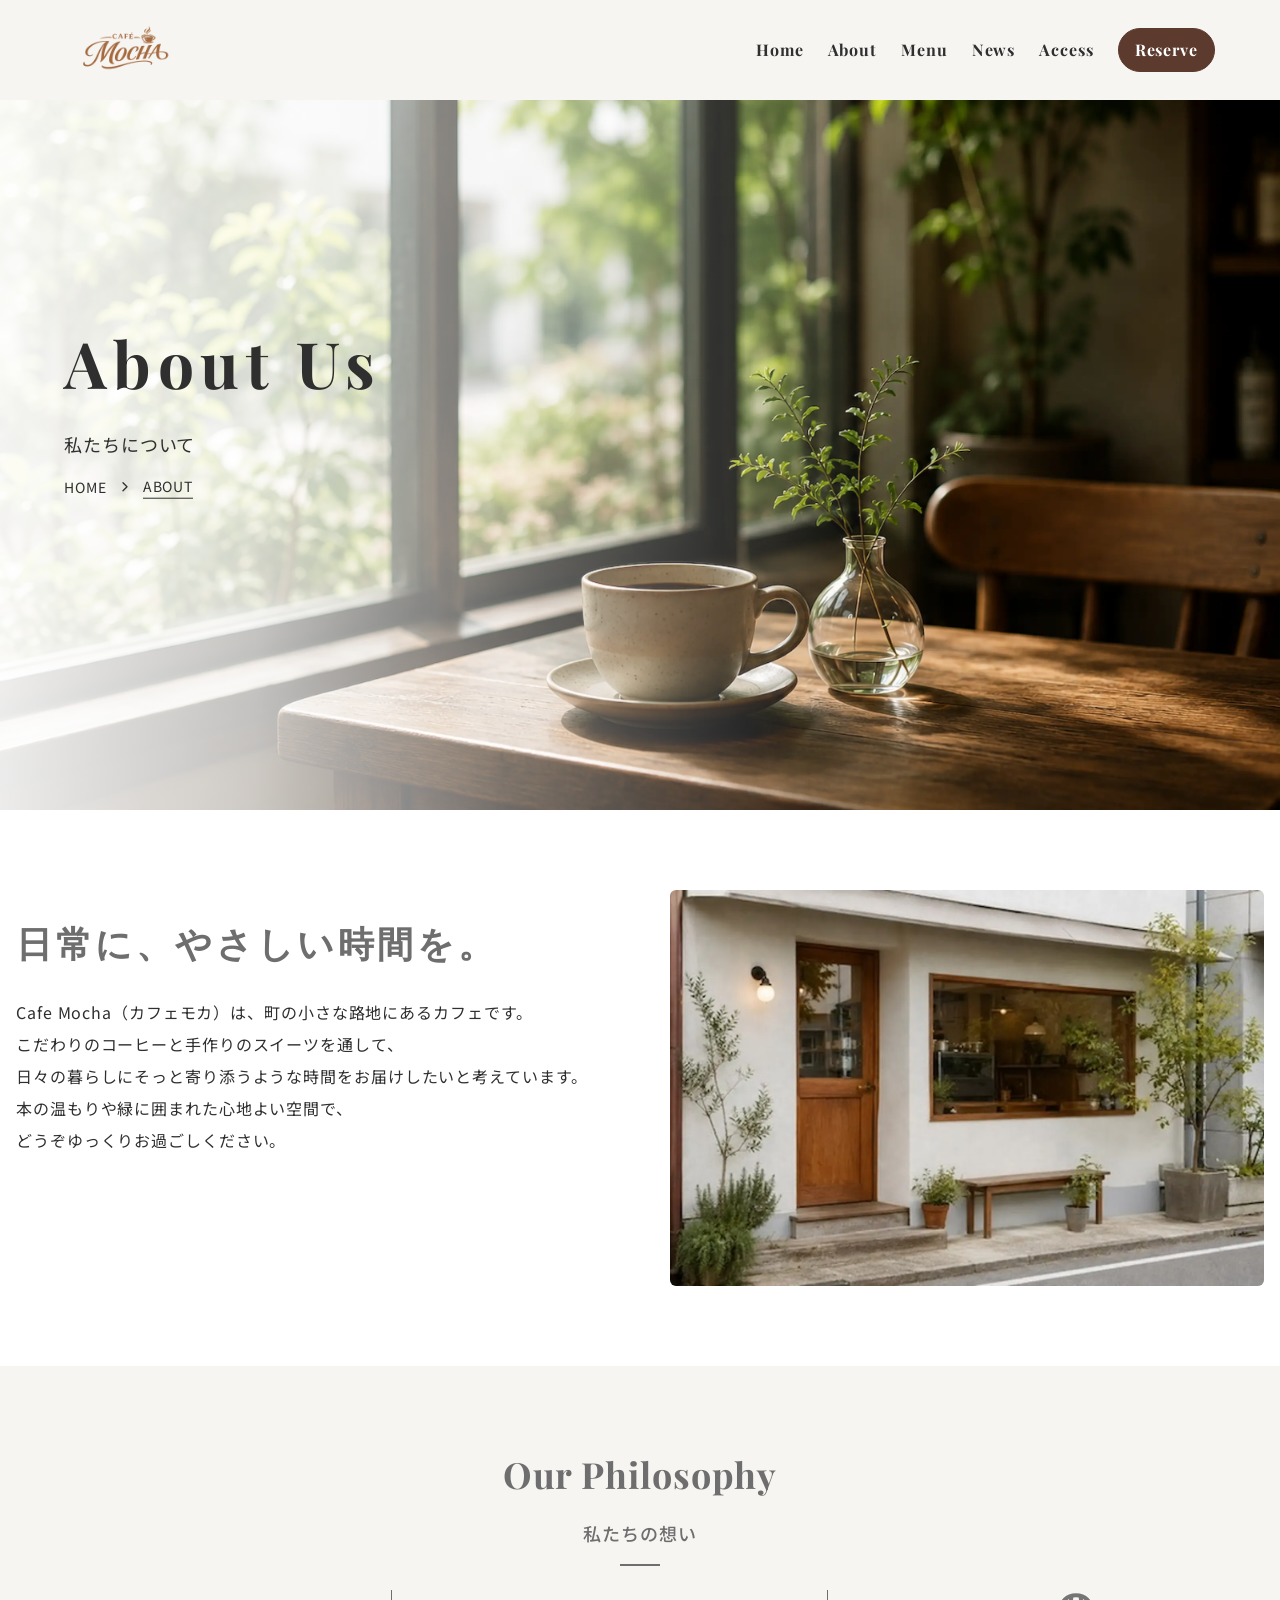
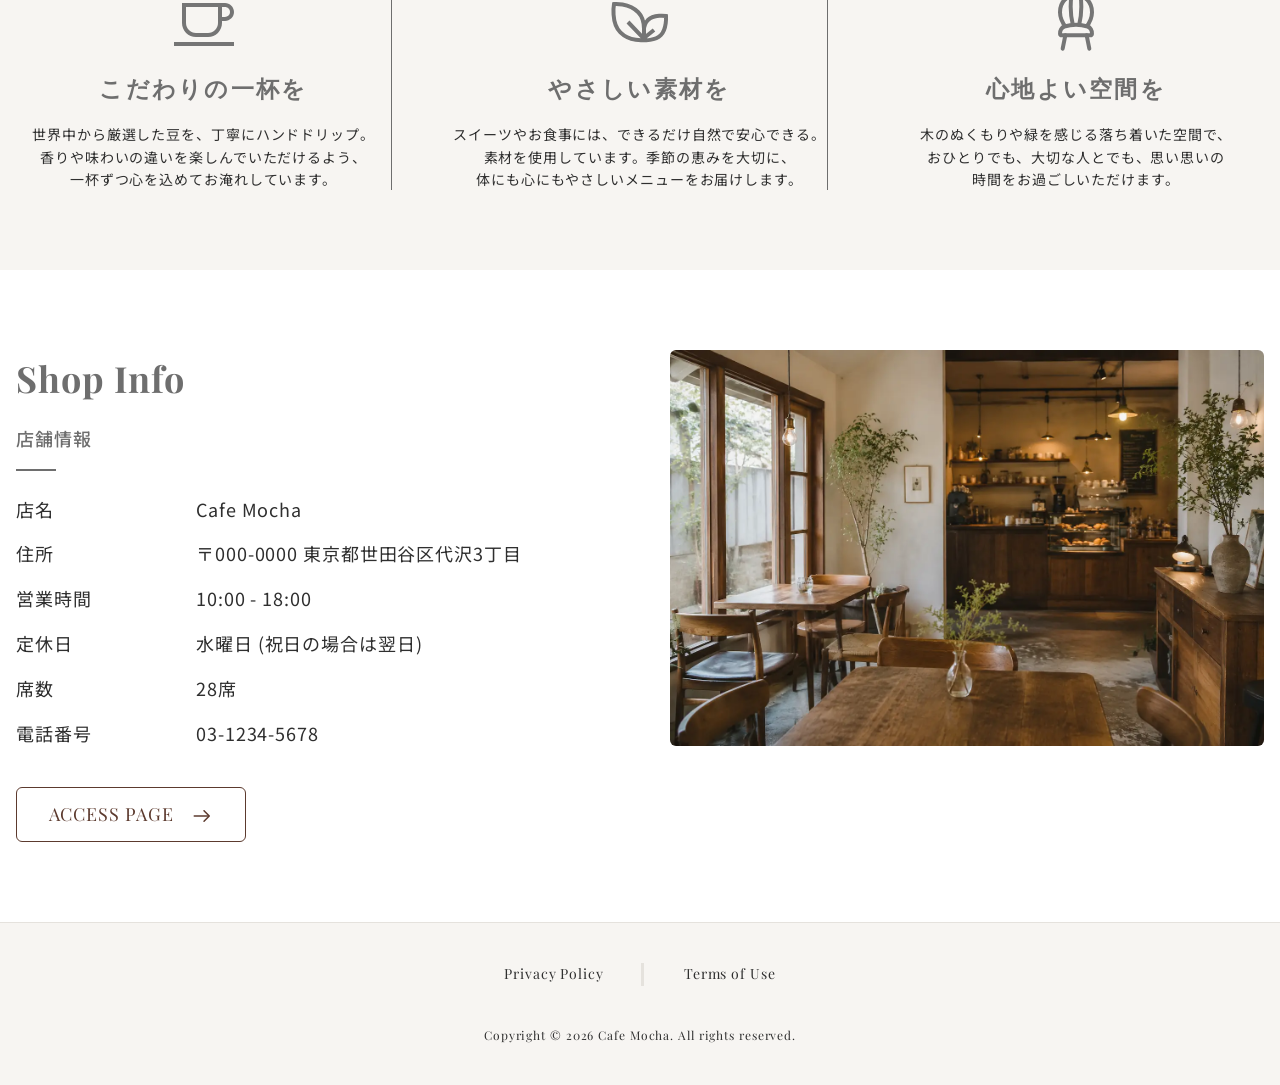
==== about.html @ ad12aac8 "Implemented news  section" ====
<!DOCTYPE html>
<html lang="ja">
    <head>
        <meta charset="utf-8" />
        <meta name="viewport" content="width=device-width,initial-scale=1" />
        <title>Cafe Mocha</title>
        <meta name="description" content="ページの説明" />
        <meta name="format-detection" content="telephone=no, email=no" />

        <!-- favicon/webclipicon -->
        <link rel="icon" href="assets/img/favicon/favicon.ico" />
        <link rel="icon" href="assets/img/favicon/favicon.svg" type="image/svg+xml" />
        <link rel="apple-touch-icon" href="assets/img/favicon/apple-touch-icon.png" />

        <!-- font -->
        <link rel="preconnect" href="https://fonts.googleapis.com">
        <link rel="preconnect" href="https://fonts.gstatic.com" crossorigin>
        <link href="https://fonts.googleapis.com/css2?family=Noto+Sans+JP:wght@100..900&family=Playfair+Display:ital,wght@0,400..900;1,400..900&display=swap" rel="stylesheet">
        <!-- css -->
        <link rel="stylesheet" href="assets/css/vendor/splide-core.min.css" />
        <link rel="stylesheet" href="assets/css/style.css" />

        <!-- js -->
         <script src="assets/js/vendor/gsap.min.js" defer></script>
         <script src="assets/js/vendor/ScrollTrigger.min.js" defer></script>
         <script src="assets/js/vendor/splide.min.js" defer></script>
        <script type="module" src="assets/js/main.js"></script>

        <!-- noindex -->
        <meta name="robots" content="noindex" />
    </head>
    <body>
        <header class="l-header js-header">
            <div class="header-logo">
                <a href="index.html">
                    <img src='assets/img/logo.svg' width='122' height='52' alt='cafe MOCHA' decoding='async' />
                </a>
            </div><!-- /.header-logo -->
            <dialog class="l-header-menu js-header-menu" aria-label="メニュー">
                <button class="l-header-menu-close-button js-header-menu-close-button" aria-label="メニューを閉じる">
                    <img src='assets/img/close-button.svg' width='48' height='48' alt='メニューを閉じる' decoding='async' />
                </button>
                <nav class="l-header-menu-nav">
                    <ul class="l-header-menu-nav-list">
                        <li class="l-header-menu-nav-item">
                            <a href="index.html" class="l-header-menu-nav-link">Home</a>
                        </li>
                        <li class="l-header-menu-nav-item">
                            <a href="about.html" class="l-header-menu-nav-link">About</a>
                        </li>
                        <li class="l-header-menu-nav-item l-accordion js-accordion">
                            <a href="menu.html" class="l-header-menu-nav-link l-header-menu-nav-link--pc">Menu</a>
                            <button class="l-header-menu-nav-link l-accordion-trigger js-accordion-trigger l-header-menu-nav-link--sp" type="button">Menu</button>
                            <ul class="l-accordion-list js-accordion-list">
                                <li class="l-accordion-item">
                                    <a href="#">コーヒー</a>
                                </li>
                                <li class="l-accordion-item">
                                    <a href="#">スイーツ</a>
                                </li>
                                <li class="l-accordion-item">
                                    <a href="#">フード</a>
                                </li>
                                <li class="l-accordion-item">
                                    <a href="#">ドリンク</a>
                                </li>
                            </ul>
                        </li>
                        <li class="l-header-menu-nav-item">
                            <a href="news.html" class="l-header-menu-nav-link">News</a>
                        </li>
                        <li class="l-header-menu-nav-item">
                            <a href="access.html" class="l-header-menu-nav-link">Access</a>
                        </li>
                        <li class="l-header-menu-nav-item">
                            <a href="contact.html" class="l-header-menu-nav-link l-header-menu-nav-link--reserve">Reserve</a>
                        </li>
                    </ul>
                    <ul class="l-header-menu-contact-list">
                        <li class="l-header-menu-contact-item">
                            <a href="https://www.instagram.com/" class="l-header-menu-contact-link">Instagram</a>
                        </li>
                        <li class="l-header-menu-contact-item">
                            <a href="https://www.google.com/" class="l-header-menu-contact-link">contact</a>
                        </li>
                    </ul>
                </nav>
            </dialog><!-- /.header-menu -->
            <button class="l-header-menu-open-button js-header-menu-open-button" aria-label="メニューを開く">
                <img src='assets/img/open-button.svg' width='24' height='24' alt='メニューを開く' decoding='async' />
            </button>
        </header>
        <main>
            <section class="c-page-fv">
                <div class="l-container">
                    <div class="c-page-fv-content">
                        <div class="c-page-fv-title-wrap">
                            <span class="c-page-fv-title-en">About Us</span>
                            <h1 class="c-page-fv-title-ja">私たちについて</h1>
                        </div>
                        
                        <ul class="c-breadcrumb-list">
                            <li class="c-breadcrumb-item">
                                <a href="index.html" class="c-breadcrumb-link">HOME</a>
                            </li>
                            <li class="c-breadcrumb-item">
                                <span class="c-breadcrumb-link c-breadcrumb-link--current">ABOUT</span>
                            </li>
                        </ul>
                    </div>
                </div><!-- /.l-container -->
            </section>

            <section class="about-detail l-container-l u-ptb">
                <div class="about-detail-content">
                    <h2 class="about-detail-title">日常に、やさしい時間を。</h2>
                    <p class="about-detail-text">
                        <span>Cafe Mocha（カフェモカ）は、町の小さな路地にあるカフェです。</span>
                        <span>こだわりのコーヒーと手作りのスイーツを通して、</span>
                        <span>日々の暮らしにそっと寄り添うような時間をお届けしたいと考えています。</span>
                        <span>本の温もりや緑に囲まれた心地よい空間で、</span>
                        <span>どうぞゆっくりお過ごしください。</span>
                    </p>
                </div><!-- /.about-detail-content -->

                <div class="about-detail-img">
                    <img src='./assets/img/about-detail.webp' width='1400' height='933' alt='店舗の外観' decoding='async' />
                </div>
            </section>

            <section class="about-philosophy u-ptb">
                <div class="l-container-l">
                    <div class="c-title-section-wrap c-title-section-wrap--center">
                        <span class="c-title-section-en">Our Philosophy</span>
                        <h2 class="c-title-section-ja">私たちの想い</h2>
                    </div><!-- /.about-philosophy-wrap -->
    
                    <div class="about-philosophy-list">
                        <section class="about-philosophy-item">
                            <div class="about-philosophy-item-img">
                                <img src='assets/img/icon_coffee.svg' width='32' height='32' alt='コーヒーマーク' decoding='async' />
                            </div><!-- / -->
                            <div class="about-philosophy-item-content">
                                <h3 class="about-philosophy-item-title">こだわりの一杯を</h3>
                                <p class="about-philosophy-item-text">
                                    <span>世界中から厳選した豆を、丁寧にハンドドリップ。</span>
                                    <span>香りや味わいの違いを楽しんでいただけるよう、</span>
                                    <span>一杯ずつ心を込めてお淹れしています。</span>
                                </p>
                            </div><!-- / -->
                        </section>
    
                        <section class="about-philosophy-item">
                            <div class="about-philosophy-item-img">
                                <img src='assets/img/icon_leaf.svg' width='32' height='32' alt='リーフマーク' decoding='async' />
                            </div><!-- / -->
                            <div class="about-philosophy-item-content">
                                <h3 class="about-philosophy-item-title">やさしい素材を</h3>
                                <p class="about-philosophy-item-text">
                                    <span>スイーツやお食事には、できるだけ自然で安心できる。</span>
                                    <span>素材を使用しています。季節の恵みを大切に、</span>
                                    <span>体にも心にもやさしいメニューをお届けします。</span>
                                </p>
                            </div><!-- / -->
                        </section>
    
                        <section class="about-philosophy-item">
                            <div class="about-philosophy-item-img">
                                <img src='assets/img/icon_chair.svg' width='32' height='32' alt='チェアマーク' decoding='async' />
                            </div><!-- / -->
                            <div class="about-philosophy-item-content">
                                <h3 class="about-philosophy-item-title">心地よい空間を</h3>
                                <p class="about-philosophy-item-text">
                                    <span>木のぬくもりや緑を感じる落ち着いた空間で、</span>
                                    <span>おひとりでも、大切な人とでも、思い思いの</span>
                                    <span>時間をお過ごしいただけます。</span>
                                </p>
                            </div><!-- / -->
                        </div><!-- /.l-container-l -->
                    </section>

                    <section class="about-info l-container-l u-ptb">
                        <div class="about-info-content">
                            <div class="c-title-section-wrap">
                                <span class="c-title-section-en">Shop Info</span>
                                <h2 class="c-title-section-ja">店舗情報</h2>
                            </div>

                            <dl class="about-info-list">
                                <div class="about-info-item">
                                    <dt class="about-info-item-title">店名</dt>
                                    <dd class="about-info-item-text">Cafe Mocha</dd>
                                </div>
                                <div class="about-info-item">
                                    <dt class="about-info-item-title">住所</dt>
                                    <dd class="about-info-item-text">〒000-0000 東京都世田谷区代沢3丁目</dd>
                                </div>
                                <div class="about-info-item">
                                    <dt class="about-info-item-title">営業時間</dt>
                                    <dd class="about-info-item-text">10:00 - 18:00</dd>
                                </div>
                                <div class="about-info-item">
                                    <dt class="about-info-item-title">定休日</dt>
                                    <dd class="about-info-item-text">水曜日 (祝日の場合は翌日)</dd>
                                </div>
                                <div class="about-info-item">
                                    <dt class="about-info-item-title">席数</dt>
                                    <dd class="about-info-item-text">28席</dd>
                                </div>
                                <div class="about-info-item">
                                    <dt class="about-info-item-title">電話番号</dt>
                                    <dd class="about-info-item-text">03-1234-5678</dd>
                                </div>
                            </dl>
                            <div class="about-info-btn">
                                <a href="access.html" class="c-button c-button--transparent">ACCESS PAGE</a>
                            </div>
                        </div><!-- /.about-info-content -->
                        <div class="about-info-img">
                            <img src='/assets/img/about-detail2.webp' width='1400' height='933' alt='店内の様子' decoding='async' />
                        </div>
                    </section>
        </main>
        <footer class="l-footer">
            <div class="l-container">
                <ul class="l-footer-legal-list">
                    <li class="l-footer-legal-item">
                        <a href="privacy.html" class="l-footer-legal-link">Privacy Policy</a>
                    </li>
                    <li class="l-footer-legal-item">
                        <a href="#" class="l-footer-legal-link">Terms of Use</a>
                    </li>
                </ul>
                <small class="l-footer-copyright">
                    <span>Copyright © 2026 Cafe Mocha. All rights reserved.</span>
                </small>
            </div>
        </footer>
    </body>
</html>
---- assets/css/style.css ----
@charset "UTF-8";
/*!
foundation > reset
------------------------------
*/
html {
  color: #000;
  background: #fff;
}

body,
div,
dl,
dt,
dd,
ul,
ol,
li,
h1,
h2,
h3,
h4,
h5,
h6,
pre,
code,
form,
fieldset,
legend,
input,
textarea,
p,
blockquote,
th,
td {
  margin: 0;
  padding: 0;
}

table {
  border-collapse: collapse;
  border-spacing: 0;
  width: 100%;
}

fieldset,
img {
  border: 0;
}

address,
caption,
cite,
code,
dfn,
em,
strong,
th,
var {
  font-style: normal;
  font-weight: inherit;
}

ol,
ul {
  list-style: none;
}

caption,
th {
  text-align: left;
}

h1,
h2,
h3,
h4,
h5,
h6 {
  font-size: 100%;
  font-weight: inherit;
}

q:before,
q:after {
  content: "";
}

abbr,
acronym {
  border: 0;
  font-variant: normal;
}

input,
textarea,
select,
button {
  color: inherit;
  font-family: inherit;
  font-size: inherit;
  font-weight: inherit;
  line-height: inherit;
  font-size: 100%;
  border-radius: 0;
  border: none;
  -moz-appearance: none;
       appearance: none;
  -webkit-appearance: none;
  background-color: inherit;
}

textarea {
  resize: vertical;
  display: block;
}

select {
  cursor: pointer;
}

button {
  padding: 0;
  cursor: pointer;
}

legend {
  color: inherit;
}

tbody {
  -webkit-text-size-adjust: 100%;
}

main {
  display: block;
}

a {
  text-decoration: none;
  color: inherit;
}

img,
svg {
  width: 100%;
  height: auto;
  display: block;
}

dialog {
  max-width: 100%;
  max-height: 100%;
  padding: 0;
  color: inherit;
  border: none;
  margin: 0;
  padding: 0;
}

summary {
  display: block;
}

summary::-webkit-details-marker {
  display: none;
}

iframe {
  vertical-align: bottom;
}

* {
  -webkit-font-smoothing: antialiased;
  -moz-osx-font-smoothing: grayscale;
  -webkit-box-sizing: border-box;
          box-sizing: border-box;
}

*::before,
*::after {
  -webkit-box-sizing: border-box;
          box-sizing: border-box;
}

/*!
foundation > base
------------------------------
*/
html {
  font-size: 16px;
}

body {
  line-height: 1.6;
  letter-spacing: 0.05em;
  font-size: 1rem;
  color: var(--color-text-base);
  font-family: var(--font-family-base);
}
@media screen and (min-width: 768px) {
  body {
    font-size: 1.125rem;
  }
}

/*!
foundation > variables
------------------------------
*/
:root {
  --font-family-base: "Noto Sans JP", sans-serif;
  --font-family-en: "Playfair Display", serif;
  --content-width-sm: 800px;
  --content-width-md: 1100px;
  --content-width-lg: 1366px;
  --gutter-sm: 16px;
  --gutter-md: 24px;
  --gutter-lg: 32px;
  --gutter-xl: 64px;
  --space-xs: 4px;
  --space-sm: 8px;
  --space-md: 16px;
  --space-lg: 24px;
  --space-xl: 40px;
  --space-xxl: 60px;
  --space-xxxl: 80px;
  --space-xxxxl: 100px;
  --color-primary: #5C3A2E;
  --color-secondary: #8B6B5C;
  --color-bg-main: #F7F5F2;
  --color-white: #ffffff;
  --color-border: #E5E2DD;
  --color-text-base: #2F2F2F;
  --color-text-secondary: #6E6E6E;
  --color-text-light: #A8A8A8;
  --color-hover-dark: #3E2723;
  --color-hover-light: #EFECE8;
  --z-index-negative: -1;
  --z-index-base: 1;
  --z-index-header: 30;
}

/*!
utility > utility
------------------------------
*/
/* 非表示 */
.u-visually-hidden {
  position: absolute !important;
  white-space: nowrap !important;
  width: 1px !important;
  height: 1px !important;
  overflow: hidden !important;
  border: 0 !important;
  padding: 0 !important;
  clip: rect(0 0 0 0) !important;
  clip-path: inset(50%) !important;
  margin: -1px !important;
}

.u-ptb {
  padding-block: clamp(40px, 6.25vw, 80px);
}

.u-pt {
  padding-top: clamp(40px, 6.25vw, 80px);
}

.u-pb {
  padding-bottom: clamp(40px, 6.25vw, 80px);
}

.u-text-hover {
  background-image: -webkit-gradient(linear, left top, left bottom, from(currentColor), to(currentColor));
  background-image: linear-gradient(currentColor, currentColor);
  background-position: 0 100%;
  background-size: 0 1px;
  background-repeat: no-repeat;
  -webkit-transition: background-size 0.3s;
  transition: background-size 0.3s;
}
@media screen and (min-width: 768px) and (any-hover: hover) {
  .u-text-hover:hover {
    background-size: 100% 1px;
  }
}

/*!
component > button
------------------------------
*/
.c-button {
  padding: 12px 24px;
  border-radius: 6px;
  font-family: var(--font-family-en);
  width: 230px;
  display: -webkit-box;
  display: -ms-flexbox;
  display: flex;
  gap: var(--space-md);
  -webkit-box-align: center;
      -ms-flex-align: center;
          align-items: center;
  -webkit-box-pack: center;
      -ms-flex-pack: center;
          justify-content: center;
  border: 1px solid var(--color-primary);
  -webkit-transition: color 0.3s, background-color 0.3s;
  transition: color 0.3s, background-color 0.3s;
}
@media (any-hover: hover) {
  .c-button:hover {
    color: var(--color-white);
    background-color: var(--color-primary);
  }
  .c-button:hover::after {
    background-color: var(--color-white);
  }
}
.c-button::after {
  content: "";
  display: inline-block;
  -webkit-mask-image: url("../../../assets/img/arrow-right.svg");
          mask-image: url("../../../assets/img/arrow-right.svg");
  -webkit-mask-size: contain;
          mask-size: contain;
  -webkit-mask-repeat: no-repeat;
          mask-repeat: no-repeat;
  -webkit-mask-position: center;
          mask-position: center;
  background-color: var(--color-primary);
  width: 24px;
  aspect-ratio: 1/1;
  margin-top: 2px;
  -webkit-transition: background-color 0.3s;
  transition: background-color 0.3s;
}
.c-button--white {
  color: var(--color-font-base);
  background-color: var(--color-white);
  border: 1px solid var(--color-bg-main);
}
.c-button--white::after {
  background-color: var(--color-primary);
}
.c-button--primary {
  color: var(--color-bg-main);
  background-color: var(--color-primary);
}
.c-button--primary::after {
  background-color: var(--color-white);
}
@media (any-hover: hover) {
  .c-button--primary:hover {
    color: var(--color-primary);
    background-color: var(--color-white);
  }
  .c-button--primary:hover::after {
    background-color: var(--color-primary);
  }
}
.c-button--transparent {
  background-color: transparent;
  color: var(--color-primary);
}
.c-button--center {
  margin-inline: auto;
}

/*!
component > news-item
------------------------------
*/
.c-news-item {
  background-size: cover;
  background-position: center;
  display: -webkit-box;
  display: -ms-flexbox;
  display: flex;
  -webkit-box-align: center;
      -ms-flex-align: center;
          align-items: center;
  gap: var(--space-md);
  border-bottom: 1px solid var(--color-border);
  padding-bottom: var(--space-lg);
}
.c-news-item--archive {
  border-bottom: none;
  padding-bottom: 0;
}

.c-news-item-link {
  display: -webkit-box;
  display: -ms-flexbox;
  display: flex;
  -webkit-box-align: center;
      -ms-flex-align: center;
          align-items: center;
  gap: var(--space-lg);
}
@media screen and (min-width: 768px) {
  .c-news-item-link {
    gap: var(--space-xxl);
    font-size: 1rem;
  }
}

.c-news-item-date {
  color: var(--color-text-light);
  font-size: 0.75rem;
}
@media screen and (min-width: 768px) {
  .c-news-item-date {
    font-size: 1rem;
  }
}

.c-news-item-title {
  font-size: 0.875rem;
  letter-spacing: 0.025em;
}
@media screen and (min-width: 768px) {
  .c-news-item-title {
    font-size: 1rem;
  }
}

/*!
component > title
------------------------------
*/
.c-title-wrap {
  display: -webkit-box;
  display: -ms-flexbox;
  display: flex;
  -webkit-box-orient: vertical;
  -webkit-box-direction: normal;
      -ms-flex-direction: column;
          flex-direction: column;
  gap: var(--space-md);
}
.c-title-wrap::after {
  content: "";
  display: inline-block;
  width: 40px;
  height: 2px;
  background-color: var(--color-secondary);
}
.c-title-wrap--center {
  -webkit-box-align: center;
      -ms-flex-align: center;
          align-items: center;
}

.c-title-en {
  font-size: clamp(18px, 2vw, 24px);
  font-weight: bold;
  font-family: var(--font-family-en);
}
.c-title-en--primary {
  color: var(--color-secondary);
}
.c-title-en--center {
  text-align: center;
}

.c-title-ja {
  font-size: clamp(20px, 3vw, 28px);
  font-weight: 500;
}
.c-title-ja span {
  display: block;
}

.c-card-title {
  font-size: clamp(16px, 1.8vw, 18px);
}

.c-title-section-wrap {
  display: -webkit-box;
  display: -ms-flexbox;
  display: flex;
  -webkit-box-orient: vertical;
  -webkit-box-direction: normal;
      -ms-flex-direction: column;
          flex-direction: column;
  gap: var(--space-md);
}
.c-title-section-wrap--center {
  margin-inline: auto;
  text-align: center;
}
.c-title-section-wrap--center::after {
  margin-inline: auto;
}
.c-title-section-wrap::after {
  content: "";
  display: inline-block;
  width: 40px;
  height: 2px;
  background-color: var(--color-text-secondary);
}

.c-title-section-en {
  font-size: clamp(24px, 4vw, 36px);
  font-weight: bold;
  font-family: var(--font-family-en);
  color: var(--color-text-secondary);
}

.c-title-section-ja {
  color: var(--color-text-secondary);
  font-weight: 500;
}

/*!
component > cards
------------------------------
*/
.card-list {
  display: -webkit-box;
  display: -ms-flexbox;
  display: flex;
  -webkit-box-orient: vertical;
  -webkit-box-direction: normal;
      -ms-flex-direction: column;
          flex-direction: column;
  gap: 24px;
}
@media screen and (min-width: 768px) {
  .card-list {
    -webkit-box-orient: horizontal;
    -webkit-box-direction: normal;
        -ms-flex-direction: row;
            flex-direction: row;
    gap: 40px;
  }
}

/*!
component > form
------------------------------
*/
.c-form-required {
  background-color: red;
  color: var(--color-white);
  font-size: 0.75rem;
  padding: 2px 6px;
  border-radius: 5px;
  margin-left: 10px;
}

.c-form-text {
  width: 100%;
  padding: 12px 8px;
  border-radius: 8px;
  background-color: var(--color-gray-light);
}
.c-form-text::-webkit-input-placeholder {
  color: var(--color-gray);
}
.c-form-text::-moz-placeholder {
  color: var(--color-gray);
}
.c-form-text:-ms-input-placeholder {
  color: var(--color-gray);
}
.c-form-text::-ms-input-placeholder {
  color: var(--color-gray);
}
.c-form-text::placeholder {
  color: var(--color-gray);
}
.c-form-text:focus {
  outline: 1px solid var(--color-gray);
}

.c-form-textarea {
  min-height: 200px;
  field-sizing: content;
}

/*!
component > page-fv
------------------------------
*/
.c-page-fv {
  position: relative;
  overflow: hidden;
  width: 100%;
  min-height: clamp(680px, 90vh, 920px);
  background-size: cover;
  background-position: center;
  background-repeat: no-repeat;
  background-image: url("../../../assets/img/fv2.webp");
}
.c-page-fv::before {
  content: "";
  position: absolute;
  inset: 0;
  background: -webkit-gradient(linear, left top, right top, from(rgba(255, 255, 255, 0.92)), color-stop(20%, rgba(255, 255, 255, 0.75)), color-stop(40%, rgba(255, 255, 255, 0.4)), color-stop(70%, rgba(255, 255, 255, 0)));
  background: linear-gradient(90deg, rgba(255, 255, 255, 0.92) 0%, rgba(255, 255, 255, 0.75) 20%, rgba(255, 255, 255, 0.4) 40%, rgba(255, 255, 255, 0) 70%);
  z-index: 1;
}

.c-page-fv-content {
  position: absolute;
  top: 50%;
  left: var(--gutter-sm);
  -webkit-transform: translateY(-50%);
          transform: translateY(-50%);
  z-index: 2;
  display: -webkit-box;
  display: -ms-flexbox;
  display: flex;
  -webkit-box-orient: vertical;
  -webkit-box-direction: normal;
      -ms-flex-direction: column;
          flex-direction: column;
  gap: var(--space-md);
}
@media screen and (min-width: 768px) {
  .c-page-fv-content {
    left: var(--gutter-xl);
  }
}

.c-page-fv-title-wrap {
  display: -webkit-box;
  display: -ms-flexbox;
  display: flex;
  -webkit-box-orient: vertical;
  -webkit-box-direction: normal;
      -ms-flex-direction: column;
          flex-direction: column;
  gap: var(--space-md);
}

.c-page-fv-title-en {
  font-size: clamp(24px, 6vw, 64px);
  font-weight: bold;
  font-family: var(--font-family-en);
  letter-spacing: 0.1em;
}

/*!
component > breadcrumb
------------------------------
*/
.c-breadcrumb-list {
  display: -webkit-box;
  display: -ms-flexbox;
  display: flex;
  -webkit-box-align: center;
      -ms-flex-align: center;
          align-items: center;
  gap: 10px;
}

.c-breadcrumb-item {
  display: -webkit-box;
  display: -ms-flexbox;
  display: flex;
  -webkit-box-align: center;
      -ms-flex-align: center;
          align-items: center;
  gap: 10px;
  font-size: 0.875rem;
}
.c-breadcrumb-item:not(:last-child)::after {
  content: "";
  display: inline-block;
  -webkit-mask-image: url("../../../assets/img/chevron-right.svg");
          mask-image: url("../../../assets/img/chevron-right.svg");
  -webkit-mask-size: contain;
          mask-size: contain;
  -webkit-mask-repeat: no-repeat;
          mask-repeat: no-repeat;
  -webkit-mask-position: center;
          mask-position: center;
  background-color: var(--color-text-base);
  width: 16px;
  aspect-ratio: 1/1;
}

.c-breadcrumb-link.c-breadcrumb-link--current {
  border-bottom: 1px solid var(--color-text-base);
}

/*!
component > message
------------------------------
*/
.c-message::after {
  content: "";
  display: block;
  width: 40px;
  height: 2px;
  background-color: var(--color-text-secondary);
  margin-top: var(--space-md);
  margin-inline: auto;
}

.c-message-text {
  font-size: clamp(20px, 3vw, 28px);
  font-weight: bold;
  text-align: center;
  color: var(--color-text-secondary);
}
.c-message-text span {
  display: block;
}

/*!
component > cta
------------------------------
*/
.c-cta {
  display: grid;
  grid-template-columns: 1fr;
  gap: var(--space-lg);
  padding: var(--gutter-xl);
  -webkit-box-align: center;
      -ms-flex-align: center;
          align-items: center;
}
@media screen and (min-width: 768px) {
  .c-cta {
    grid-template-columns: repeat(2, 1fr);
    gap: var(--space-xxxl);
  }
}

.c-cta-img img {
  border-radius: 6px;
  width: 100%;
  height: 200px;
  -o-object-fit: cover;
     object-fit: cover;
}

.c-cta-content {
  display: -webkit-box;
  display: -ms-flexbox;
  display: flex;
  -webkit-box-orient: vertical;
  -webkit-box-direction: normal;
      -ms-flex-direction: column;
          flex-direction: column;
  gap: var(--space-md);
}

.c-cta-title {
  font-size: clamp(20px, 4vw, 28px);
  font-weight: bold;
  letter-spacing: 0.1em;
  color: var(--color-text-secondary);
  font-family: var(--font-family-en);
}

.c-cta-text span {
  display: block;
}

/*!
component > date
------------------------------
*/
.c-date {
  font-size: 0.875rem;
  font-weight: 500;
  color: var(--color-text-secondary);
  display: -webkit-box;
  display: -ms-flexbox;
  display: flex;
  gap: var(--space-md);
  -webkit-box-align: center;
      -ms-flex-align: center;
          align-items: center;
}

/*!
component > tag
------------------------------
*/
.c-tag {
  font-size: 0.75rem;
  font-weight: 500;
  color: var(--color-secondary);
  background-color: var(--color-bg-main);
  border: 1px solid var(--color-primary);
  padding: 2px 6px;
  border-radius: 6px;
}

/*!
component > menu-item
------------------------------
*/
.c-menu-item:last-child .c-menu-item-wrap {
  border-bottom: none;
}

.c-menu-item-wrap {
  display: grid;
  grid-template-columns: 1fr;
  gap: var(--space-md);
}
@media screen and (min-width: 768px) {
  .c-menu-item-wrap {
    grid-template-columns: 200px 1fr;
    padding-bottom: var(--space-lg);
  }
}
@media screen and (min-width: 768px) {
  .c-menu-item-wrap--news {
    grid-template-columns: 270px 1fr;
    border-bottom: 1px solid var(--color-border);
  }
}

.c-menu-item-img img {
  border-radius: 6px;
}

.c-menu-item-content {
  display: -webkit-box;
  display: -ms-flexbox;
  display: flex;
  -webkit-box-orient: vertical;
  -webkit-box-direction: normal;
      -ms-flex-direction: column;
          flex-direction: column;
  gap: var(--space-sm);
  border-bottom: 1px solid var(--color-border);
  margin-top: var(--space-md);
}
.c-menu-item-content--news {
  border-bottom: none;
}

.c-menu-item-title {
  font-size: 1.25rem;
  font-weight: bold;
  letter-spacing: 0.1em;
  color: var(--color-text-secondary);
  line-height: 1;
}

.c-menu-item-text {
  color: var(--color-text-secondary);
  line-height: 1.8;
  font-size: 0.875rem;
}
.c-menu-item-text span {
  display: block;
}

.c-menu-item-price {
  font-weight: bold;
  font-family: var(--font-family-en);
  color: var(--color-text-secondary);
  line-height: 1;
  display: -webkit-box;
  display: -ms-flexbox;
  display: flex;
  -webkit-box-pack: end;
      -ms-flex-pack: end;
          justify-content: flex-end;
  margin-top: auto;
  padding-bottom: var(--space-md);
}

/*!
layout > container
------------------------------
*/
.l-container-l, .l-container-s, .l-container {
  width: 100%;
  max-width: var(--content-width-md);
  padding-inline: var(--gutter-sm);
  margin-inline: auto;
}

.l-container-s {
  max-width: var(--content-width-sm);
}

.l-container-l {
  max-width: var(--content-width-lg);
}

/*!
layout > header
------------------------------
*/
.l-header {
  display: -webkit-box;
  display: -ms-flexbox;
  display: flex;
  -webkit-box-pack: justify;
      -ms-flex-pack: justify;
          justify-content: space-between;
  -webkit-box-align: center;
      -ms-flex-align: center;
          align-items: center;
  padding: 20px 12px;
  position: fixed;
  top: 0;
  left: 0;
  z-index: var(--z-index-header);
  width: 100%;
  background-color: var(--color-bg-main);
}
@media screen and (min-width: 768px) {
  .l-header {
    padding: 24px 65px;
  }
}

.l-header-menu {
  width: 300px;
  height: 100%;
  margin-left: auto;
  background-color: var(--color-bg-main);
}
@media screen and (min-width: 768px) {
  .l-header-menu {
    display: block;
    position: static;
    width: auto;
    height: auto;
    background-color: transparent;
  }
}
.l-header-menu::-ms-backdrop {
  display: none;
}
.l-header-menu::backdrop {
  display: none;
}

.l-header-menu-nav {
  background-color: var(--color-gray);
  width: 100%;
  margin-left: auto;
  border-radius: 0 0 0 20px;
}
@media screen and (min-width: 768px) {
  .l-header-menu-nav {
    background-color: transparent;
    width: auto;
    padding: 0;
    border-radius: 0;
    color: var(--color-font-base);
  }
}

.l-header-menu-nav-list {
  display: -webkit-box;
  display: -ms-flexbox;
  display: flex;
  -webkit-box-orient: vertical;
  -webkit-box-direction: normal;
      -ms-flex-direction: column;
          flex-direction: column;
  gap: 16px;
  padding: 40px;
}
@media screen and (min-width: 768px) {
  .l-header-menu-nav-list {
    -webkit-box-orient: horizontal;
    -webkit-box-direction: normal;
        -ms-flex-direction: row;
            flex-direction: row;
    -webkit-box-align: center;
        -ms-flex-align: center;
            align-items: center;
    gap: var(--space-lg);
    padding: 0;
  }
}

.l-header-menu-nav-link {
  width: 100%;
  display: block;
  font-size: 1.25rem;
  font-weight: bold;
  font-family: var(--font-family-en);
}
@media screen and (min-width: 768px) {
  .l-header-menu-nav-link {
    font-size: 1rem;
    text-align: center;
  }
}
@media (any-hover: hover) {
  .l-header-menu-nav-link:hover {
    opacity: 0.6;
    -webkit-transition: opacity 0.3s;
    transition: opacity 0.3s;
  }
}

@media screen and (min-width: 768px) {
  .l-header-menu-nav-link--pc {
    display: none;
  }
}

@media screen and (min-width: 768px) {
  .l-header-menu-nav-link--reserve {
    background-color: var(--color-primary);
    color: var(--color-white);
    border-radius: 100vh;
    padding: 8px 16px;
    border: 1px solid var(--color-primary);
    -webkit-transition: color 0.3s, background-color 0.3s;
    transition: color 0.3s, background-color 0.3s;
  }
}
@media screen and (min-width: 768px) and (any-hover: hover) {
  .l-header-menu-nav-link--reserve:hover {
    color: var(--color-primary);
    background-color: var(--color-white);
  }
}

.l-header-menu-nav-item {
  width: 100%;
  display: block;
}

.l-accordion-trigger {
  text-align: left;
  display: -webkit-box;
  display: -ms-flexbox;
  display: flex;
  -webkit-box-pack: justify;
      -ms-flex-pack: justify;
          justify-content: space-between;
  -webkit-box-align: center;
      -ms-flex-align: center;
          align-items: center;
}
@media screen and (min-width: 768px) {
  .l-accordion-trigger {
    -webkit-box-pack: center;
        -ms-flex-pack: center;
            justify-content: center;
    text-align: center;
    display: block;
  }
}
.l-accordion-trigger::after {
  content: "";
  display: inline-block;
  background-image: url(../../assets/img/arrow-down.svg);
  background-size: cover;
  background-position: center;
  width: 20px;
  aspect-ratio: 1/1;
  margin-left: var(--space-xxxxl);
}
@media screen and (min-width: 768px) {
  .l-accordion-trigger::after {
    display: none;
  }
}

.l-accordion-list {
  display: -webkit-box;
  display: -ms-flexbox;
  display: flex;
  -webkit-box-orient: vertical;
  -webkit-box-direction: normal;
      -ms-flex-direction: column;
          flex-direction: column;
  gap: var(--space-md);
  padding-left: var(--space-md);
}
@media screen and (min-width: 768px) {
  .l-accordion-list {
    display: none;
  }
}

.l-accordion-item {
  display: -webkit-box;
  display: -ms-flexbox;
  display: flex;
  -webkit-box-align: center;
      -ms-flex-align: center;
          align-items: center;
  gap: var(--space-sm);
  color: var(--color-text-light);
}
.l-accordion-item::before {
  content: "";
  display: inline-block;
  width: 12px;
  height: 2px;
  background-color: var(--color-text-light);
}
.l-accordion-item:first-child {
  padding-top: var(--space-md);
}

.l-header-menu-open-button,
.l-header-menu-close-button {
  position: fixed;
  top: 23px;
  right: 20px;
  width: 48px;
  aspect-ratio: 1/1;
  z-index: var(--z-index-header);
}
@media screen and (min-width: 768px) {
  .l-header-menu-open-button,
  .l-header-menu-close-button {
    display: none;
  }
}

.l-header-menu-contact-list {
  padding: 40px 40px 0;
  border-top: 3px solid var(--color-border);
}
@media screen and (min-width: 768px) {
  .l-header-menu-contact-list {
    display: none;
  }
}

.l-header-menu-contact-link {
  font-size: 1.25rem;
  font-weight: bold;
  font-family: var(--font-family-en);
}

.l-header-menu-nav-link--pc {
  display: none;
}
@media screen and (min-width: 768px) {
  .l-header-menu-nav-link--pc {
    display: block;
  }
}

.l-header-menu-nav-link--sp {
  display: block;
}
@media screen and (min-width: 768px) {
  .l-header-menu-nav-link--sp {
    display: none;
  }
}

/*!
layout > footer
------------------------------
*/
.l-footer {
  background-color: var(--color-bg-main);
  border-top: 1px solid var(--color-border);
  padding-block: var(--space-md);
}
@media screen and (min-width: 768px) {
  .l-footer {
    padding-block: var(--space-xl);
  }
}

.l-footer-legal-list {
  display: -webkit-box;
  display: -ms-flexbox;
  display: flex;
  -webkit-box-pack: center;
      -ms-flex-pack: center;
          justify-content: center;
  -webkit-box-align: center;
      -ms-flex-align: center;
          align-items: center;
  gap: var(--space-md);
  font-family: var(--font-family-en);
}
@media screen and (min-width: 768px) {
  .l-footer-legal-list {
    gap: var(--space-xl);
  }
}

.l-footer-legal-item {
  font-size: 0.875rem;
}
.l-footer-legal-item:first-child {
  border-right: 3px solid var(--color-border);
  padding-right: 13px;
}
@media screen and (min-width: 768px) {
  .l-footer-legal-item:first-child {
    padding-right: 37px;
  }
}
@media (any-hover: hover) {
  .l-footer-legal-item:hover {
    opacity: 0.6;
    -webkit-transition: opacity 0.3s;
    transition: opacity 0.3s;
  }
}

.l-footer-copyright {
  display: block;
  font-family: var(--font-family-en);
  font-size: 0.75rem;
  text-align: center;
  margin-top: var(--space-md);
}
@media screen and (min-width: 768px) {
  .l-footer-copyright {
    margin-top: var(--space-xl);
  }
}

/*!
page > top > top-kv
------------------------------
*/
.top-fv {
  width: 100%;
  min-height: clamp(680px, 90vh, 920px);
  background-image: url("../../../../assets/img/fv.webp");
  background-size: cover;
  background-position: center;
  background-repeat: no-repeat;
  position: relative;
  overflow: hidden;
}
.top-fv::before {
  content: "";
  position: absolute;
  inset: 0;
  background: -webkit-gradient(linear, left top, right top, from(rgba(0, 0, 0, 0.45)), color-stop(45%, rgba(0, 0, 0, 0.2)), to(rgba(0, 0, 0, 0.08)));
  background: linear-gradient(90deg, rgba(0, 0, 0, 0.45) 0%, rgba(0, 0, 0, 0.2) 45%, rgba(0, 0, 0, 0.08) 100%);
  z-index: 1;
}

.top-fv-content {
  position: absolute;
  top: 50%;
  left: 0;
  -webkit-transform: translateY(-50%);
          transform: translateY(-50%);
  z-index: 2;
}
@media screen and (min-width: 768px) {
  .top-fv-content {
    left: 60px;
  }
}

.top-fv-title {
  font-size: clamp(28px, 5vw, 48px);
  line-height: 1.4;
  font-weight: 500;
  letter-spacing: 0.1em;
  color: var(--color-white);
  text-shadow: 0 0 10px rgba(0, 0, 0, 0.5);
}
.top-fv-title span {
  display: block;
}

.top-fv-text {
  color: var(--color-bg-main);
  margin-top: var(--space-lg);
  line-height: 1.7;
  letter-spacing: 0.05em;
}
.top-fv-text span {
  display: block;
}

.top-fv-btn {
  margin-top: var(--space-xl);
}

/*!
page > top > top-about
------------------------------
*/
.top-about-wrap {
  display: grid;
  grid-template-columns: 1fr;
  gap: var(--space-lg);
}
@media screen and (min-width: 768px) {
  .top-about-wrap {
    grid-template-columns: repeat(2, 1fr);
    gap: var(--space-xxl);
  }
}

.top-about-wrap-img img {
  border-radius: 6px;
}
@media screen and (min-width: 768px) {
  .top-about-wrap-img img {
    aspect-ratio: 1/1;
    -o-object-fit: cover;
       object-fit: cover;
  }
}

@media screen and (min-width: 768px) {
  .top-about-wrap-content {
    margin-top: var(--space-lg);
  }
}

.top-about-wrap-content-text {
  margin-top: var(--space-md);
}
@media screen and (min-width: 768px) {
  .top-about-wrap-content-text {
    margin-top: var(--space-xl);
  }
}
.top-about-wrap-content-text span {
  line-height: 2;
  letter-spacing: 0.05em;
  display: block;
}

.top-about-wrap-content-btn {
  margin-top: var(--space-lg);
}
@media screen and (min-width: 768px) {
  .top-about-wrap-content-btn {
    margin-top: var(--space-xl);
  }
}

/*!
page > top > top-news
------------------------------
*/
@media screen and (min-width: 768px) {
  .top-news {
    background-image: url(../../assets/img/news.webp);
  }
}

.top-news-content {
  background-color: var(--color-bg-main);
  padding-block: var(--space-xl);
}
@media screen and (min-width: 768px) {
  .top-news-content {
    padding: var(--space-xxl);
  }
}

.top-news-list {
  display: grid;
  grid-template-columns: 1fr;
  gap: var(--space-lg);
  margin-top: var(--space-lg);
}

.top-news-btn {
  margin-top: var(--space-lg);
}
@media screen and (min-width: 768px) {
  .top-news-btn {
    margin-top: var(--space-xl);
  }
}

/*!
page > top > top-info
------------------------------
*/
.top-info {
  background-color: var(--color-bg-main);
  overflow: hidden;
}

.top-info-wrap {
  display: grid;
  grid-template-columns: 1fr;
  gap: var(--space-lg);
}
@media screen and (min-width: 768px) {
  .top-info-wrap {
    grid-template-columns: repeat(3, 1fr);
    gap: var(--space-xxl);
  }
}

.top-info-section-address {
  display: -webkit-box;
  display: -ms-flexbox;
  display: flex;
  -webkit-box-orient: vertical;
  -webkit-box-direction: normal;
      -ms-flex-direction: column;
          flex-direction: column;
  gap: var(--space-xs);
  margin-top: var(--space-md);
}
.top-info-section-address span {
  display: block;
}

.top-info-section-img {
  margin-top: var(--space-md);
}

.top-info-section-img-list {
  display: -webkit-box;
  display: -ms-flexbox;
  display: flex;
  overflow-x: auto;
  -ms-scroll-snap-type: x mandatory;
      scroll-snap-type: x mandatory;
  gap: var(--space-md);
}
@media screen and (min-width: 768px) {
  .top-info-section-img-list {
    gap: var(--space-lg);
    display: grid;
    grid-template-columns: repeat(2, 1fr);
  }
}

.top-info-section-img-section {
  -webkit-box-flex: 0;
      -ms-flex: 0 0 80%;
          flex: 0 0 80%;
  scroll-snap-align: start;
}
.top-info-section-img-section img {
  border-radius: 6px;
}

.top-info-section-text {
  margin-top: var(--space-md);
}

.top-info-section-btn {
  margin-top: var(--space-lg);
}
@media screen and (min-width: 768px) {
  .top-info-section-btn {
    margin-top: var(--space-xl);
  }
}

/*!
page > top > top-menu
------------------------------
*/
.top-menu-slider {
  padding-top: var(--space-xl);
}
@media screen and (min-width: 768px) {
  .top-menu-slider .splide__track.top-menu-list {
    overflow: visible;
    max-width: 1100px;
    margin-inline: auto;
  }
  .top-menu-slider .splide__list {
    display: grid !important;
    grid-template-columns: repeat(2, 1fr);
    gap: var(--space-xl);
    height: auto;
    -webkit-transform: none !important;
            transform: none !important;
    padding-inline: var(--gutter-md) !important;
  }
  .top-menu-slider .splide__slide {
    width: auto !important;
    max-width: none;
    margin: 0 !important;
    height: auto;
  }
}

.top-menu-item-img img {
  border-radius: 10px;
  aspect-ratio: 1/1;
  -o-object-fit: cover;
     object-fit: cover;
}
@media screen and (min-width: 768px) {
  .top-menu-item-img img {
    aspect-ratio: 16/9;
  }
}

.top-menu-item-title {
  font-family: var(--font-family-en);
  font-weight: bold;
  font-size: 1.25rem;
  letter-spacing: 0.1em;
  margin-top: var(--space-md);
  line-height: 1;
}
@media screen and (min-width: 768px) {
  .top-menu-item-title {
    font-size: 1.375rem;
  }
}

.top-menu-item-text {
  margin-top: var(--space-sm);
  display: -webkit-box;
  display: -ms-flexbox;
  display: flex;
  -webkit-box-pack: justify;
      -ms-flex-pack: justify;
          justify-content: space-between;
  -webkit-box-align: center;
      -ms-flex-align: center;
          align-items: center;
}

.top-menu-btn {
  margin-top: var(--space-lg);
}
@media screen and (min-width: 768px) {
  .top-menu-btn {
    margin-top: var(--space-xl);
  }
}

/*!
page > top > top-contact
------------------------------
*/
.top-contact-form {
  margin-top: 40px;
  display: grid;
  grid-template-columns: 1fr;
  gap: 24px;
}
@media screen and (min-width: 768px) {
  .top-contact-form {
    margin-top: 60px;
    gap: 32px;
    grid-template-columns: auto 1fr;
    padding-inline: 200px;
  }
}

.top-contact-form-item {
  display: grid;
  grid-template-columns: 1fr;
  gap: 6px;
}
@media screen and (min-width: 768px) {
  .top-contact-form-item {
    grid-template-columns: subgrid;
    grid-column: -1/1;
    -webkit-box-align: start;
        -ms-flex-align: start;
            align-items: start;
    gap: 0 64px;
  }
}

.top-contact-form-item-label {
  display: -webkit-box;
  display: -ms-flexbox;
  display: flex;
  -webkit-box-pack: justify;
      -ms-flex-pack: justify;
          justify-content: space-between;
  -webkit-box-align: center;
      -ms-flex-align: center;
          align-items: center;
}
@media screen and (min-width: 768px) {
  .top-contact-form-item-label {
    -webkit-box-pack: start;
        -ms-flex-pack: start;
            justify-content: flex-start;
    gap: 8px;
    margin-top: 14px;
  }
}

.top-contact-form-button {
  margin-inline: auto;
  margin-top: 16px;
}
@media screen and (min-width: 768px) {
  .top-contact-form-button {
    grid-column: 1/3;
  }
}

.top-contact-form-item--privacy {
  margin-inline: auto;
}
@media screen and (min-width: 768px) {
  .top-contact-form-item--privacy {
    grid-column: 1/3;
  }
}

.checkbox-label {
  display: -webkit-box;
  display: -ms-flexbox;
  display: flex;
  -webkit-box-align: center;
      -ms-flex-align: center;
          align-items: center;
  gap: 10px;
  cursor: pointer;
  -webkit-user-select: none;
     -moz-user-select: none;
      -ms-user-select: none;
          user-select: none;
}

.checkbox-input {
  position: absolute;
  opacity: 0;
  width: 0;
  height: 0;
}

.checkbox-custom {
  width: 20px;
  height: 20px;
  border: 2px solid #999;
  border-radius: 4px;
  background: #fff;
  -ms-flex-negative: 0;
      flex-shrink: 0;
  -webkit-transition: border-color 0.2s, background 0.2s;
  transition: border-color 0.2s, background 0.2s;
  position: relative;
}

.checkbox-custom::after {
  content: "";
  position: absolute;
  top: 2px;
  left: 6px;
  width: 5px;
  height: 10px;
  border: 2px solid #fff;
  border-top: none;
  border-left: none;
  -webkit-transform: rotate(45deg);
          transform: rotate(45deg);
  opacity: 0;
  -webkit-transition: opacity 0.15s;
  transition: opacity 0.15s;
}

.checkbox-input:checked + .checkbox-custom {
  background: #4a90e2;
  border-color: #4a90e2;
}

.checkbox-input:checked + .checkbox-custom::after {
  opacity: 1;
}

.checkbox-input:focus-visible + .checkbox-custom {
  outline: 2px solid #4a90e2;
  outline-offset: 2px;
}

.checkbox-label:hover .checkbox-custom {
  border-color: #4a90e2;
}

.checkbox-text {
  font-size: 14px;
  color: #333;
}

.checkbox-text a {
  color: #4a90e2;
  text-decoration: underline;
}

.error-message {
  display: block;
  color: #e53e3e;
  font-size: 12px;
  margin-top: 4px;
}

input.is-error,
textarea.is-error {
  border-color: #e53e3e;
  outline-color: #e53e3e;
}

.hidden {
  position: absolute;
  left: -9999px;
}

.top-contact-form-recaptcha-wrapper {
  display: -webkit-box;
  display: -ms-flexbox;
  display: flex;
  -webkit-box-pack: center;
      -ms-flex-pack: center;
          justify-content: center;
}
@media screen and (min-width: 768px) {
  .top-contact-form-recaptcha-wrapper {
    grid-column: 1/3;
  }
}

/*!
page > privacy > privacy
------------------------------
*/
.privacy {
  margin-top: 80px;
}
@media screen and (min-width: 768px) {
  .privacy {
    margin-top: 120px;
  }
}

.privacy-content {
  border-bottom: 1px solid var(--color-border);
  padding: 24px;
}
.privacy-content:last-child {
  border-bottom: none;
}

.privacy-title {
  font-size: 1.125rem;
  font-weight: bold;
  letter-spacing: 0.1em;
}
.privacy-title--large {
  font-size: 1.5rem;
  font-weight: bold;
  letter-spacing: 0.1em;
}
@media screen and (min-width: 768px) {
  .privacy-title {
    font-size: clamp(16px, 2.4vw, 20px);
  }
  .privacy-title--large {
    font-size: clamp(20px, 3.125vw, 28px);
  }
}

.privacy-text {
  line-height: 1.8;
  margin-top: 12px;
}

.privacy-list {
  margin-top: 12px;
}

.privacy-item {
  display: -webkit-box;
  display: -ms-flexbox;
  display: flex;
  -webkit-box-align: center;
      -ms-flex-align: center;
          align-items: center;
  gap: 10px;
}
.privacy-item::before {
  content: "";
  width: 4px;
  aspect-ratio: 1/1;
  background-color: var(--color-font-base);
  border-radius: 50%;
}

/*!
page > detail > detail-kv
------------------------------
*/
.detail-kv-inner {
  display: grid;
  grid-template-columns: 1fr;
  margin-top: 140px;
}
@media screen and (min-width: 768px) {
  .detail-kv-inner {
    grid-template-columns: repeat(2, 1fr);
  }
}

.detail-kv-breadcrumbs-list {
  display: -webkit-box;
  display: -ms-flexbox;
  display: flex;
  -webkit-box-align: center;
      -ms-flex-align: center;
          align-items: center;
  gap: 10px;
}

.detail-kv-breadcrumbs-item {
  font-size: 0.875rem;
}
.detail-kv-breadcrumbs-item:not(:last-child)::after {
  content: "/";
  margin-left: 10px;
}

.detail-kv-title-link {
  margin-top: 40px;
}

.detail-kv-title-en {
  font-size: clamp(16px, 2.4vw, 20px);
  font-weight: bold;
  font-family: var(--font-family-en);
}

.detail-kv-title-ja {
  font-size: clamp(20px, 3.125vw, 28px);
  font-weight: bold;
  margin-top: 16px;
  line-height: 1;
}

.detail-kv-text {
  margin-top: 20px;
}

.detail-kv-tag {
  margin-top: 16px;
  display: -webkit-box;
  display: -ms-flexbox;
  display: flex;
  gap: 10px;
  -webkit-box-align: center;
      -ms-flex-align: center;
          align-items: center;
}

.detail-kv-tag-item {
  font-size: 0.75rem;
  border-radius: 6px;
  padding: 2px 6px;
  background-color: var(--color-gray-light);
  font-family: var(--font-family-en);
  letter-spacing: 0.1em;
  font-weight: bold;
}

.detail-kv-img {
  margin-top: 50px;
}

/*!
page > about > about-company
------------------------------
*/
@media screen and (min-width: 768px) {
  .detail-flow {
    background-color: var(--color-gray);
  }
}

.detail-flow-list {
  display: -webkit-box;
  display: -ms-flexbox;
  display: flex;
  -webkit-box-orient: vertical;
  -webkit-box-direction: normal;
      -ms-flex-direction: column;
          flex-direction: column;
  gap: 4px;
}
@media screen and (min-width: 768px) {
  .detail-flow-list {
    -webkit-box-orient: horizontal;
    -webkit-box-direction: normal;
        -ms-flex-direction: row;
            flex-direction: row;
    gap: 0;
    -webkit-box-pack: justify;
        -ms-flex-pack: justify;
            justify-content: space-between;
  }
}

.detail-flow-item {
  display: grid;
  grid-template-columns: 24px 1fr;
  gap: 20px;
  padding: 20px;
  background-color: var(--color-gray);
  color: var(--color-white);
  border-radius: 6px;
}
@media screen and (min-width: 768px) {
  .detail-flow-item {
    grid-template-columns: 1fr;
    border-radius: 0;
  }
}

.detail-flow-item--url {
  display: -webkit-box;
  display: -ms-flexbox;
  display: flex;
  -webkit-box-align: center;
      -ms-flex-align: center;
          align-items: center;
  gap: 10px;
}
.detail-flow-item--url::after {
  content: "";
  display: inline-block;
  background-color: var(--color-white);
  -webkit-mask-image: url(../../../../assets/img/detail/external-link.svg);
          mask-image: url(../../../../assets/img/detail/external-link.svg);
  -webkit-mask-size: contain;
          mask-size: contain;
  -webkit-mask-repeat: no-repeat;
          mask-repeat: no-repeat;
  -webkit-mask-position: center;
          mask-position: center;
  width: 24px;
  aspect-ratio: 1/1;
}

.detail-flow-item-img {
  width: 24px;
}
@media screen and (min-width: 768px) {
  .detail-flow-item-img {
    display: none;
  }
}

.detail-flow-item-content {
  display: -webkit-box;
  display: -ms-flexbox;
  display: flex;
  -webkit-box-orient: vertical;
  -webkit-box-direction: normal;
      -ms-flex-direction: column;
          flex-direction: column;
  gap: 10px;
}

.detail-flow-item-title {
  line-height: 1;
  font-weight: bold;
}

/*!
page > works > works-overview
------------------------------
*/
.detail-overview-title {
  font-size: clamp(24px, 3vw, 32px);
  font-weight: bold;
  letter-spacing: 0.1em;
  color: var(--color-gray);
  font-family: var(--font-family-en);
}

.detail-overview-text {
  font-size: 1rem;
  line-height: 1.8;
  margin-top: 20px;
}

/*!
page > detail > detail-client
------------------------------
*/
.detail-client {
  background-color: var(--color-gray-light);
}

.detail-client-title {
  font-size: clamp(24px, 3vw, 32px);
  font-weight: bold;
  letter-spacing: 0.1em;
  color: var(--color-gray);
  font-family: var(--font-family-en);
}

.detail-client-cards {
  display: grid;
  grid-template-columns: 1fr;
  gap: 20px;
  margin-top: 20px;
}
@media screen and (min-width: 768px) {
  .detail-client-cards {
    grid-template-columns: repeat(4, 1fr);
  }
}

.detail-client-card {
  background: var(--color-white);
  padding: 20px;
  border: 1px solid var(--color-border);
  border-radius: 6px;
  -webkit-box-shadow: 0 2px 8px rgba(0, 0, 0, 0.04);
          box-shadow: 0 2px 8px rgba(0, 0, 0, 0.04);
}

.detail-client-card-title {
  font-size: clamp(16px, 2.2vw, 24px);
  font-weight: bold;
  letter-spacing: 0.1em;
  color: var(--color-gray);
}

.detail-client-card-text {
  font-size: 1rem;
  line-height: 1.8;
  margin-top: 10px;
}

/*!
page > detail > detail-problem
------------------------------
*/
.detail-problem {
  background-color: var(--color-gray-light);
}

.detail-problem-title {
  font-size: clamp(24px, 3vw, 32px);
  font-weight: bold;
  letter-spacing: 0.1em;
  color: var(--color-gray);
  font-family: var(--font-family-en);
}

.detail-problem-list {
  margin-top: 20px;
}

.detail-problem-item {
  font-weight: bold;
  border-left: 3px solid #ccc;
  padding-left: 12px;
  line-height: 1.8;
  margin-top: 16px;
}

/*!
page > detail > detail-solution
------------------------------
*/
.detail-solution-title {
  font-size: clamp(24px, 3vw, 32px);
  font-weight: bold;
  letter-spacing: 0.1em;
  color: var(--color-gray);
  font-family: var(--font-family-en);
}

.detail-solution-list {
  margin-top: 20px;
}

.detail-solution-item {
  border-left: 3px solid #3b82f6;
  padding-left: 12px;
  font-weight: bold;
  line-height: 1.8;
  margin-top: 16px;
}

/*!
page > detail > detail-objective
------------------------------
*/
.detail-objective-content {
  margin-top: 16px;
}
@media screen and (min-width: 768px) {
  .detail-objective-content {
    display: grid;
    grid-template-columns: 40% 1fr;
    gap: 50px;
  }
}

.detail-objective-content-text {
  line-height: 2;
  margin-top: 16px;
  font-size: 0.875rem;
}
@media screen and (min-width: 768px) {
  .detail-objective-content-text {
    width: 350px;
  }
}
.detail-objective-content-text span {
  display: block;
}

.detail-objective-list {
  display: grid;
  grid-template-columns: 1fr;
  gap: 60px;
  margin-top: 40px;
  position: relative;
}
.detail-objective-list::after {
  content: "";
  display: inline-block;
  background-image: url(../../../../assets/img/detail/chevron-down.svg);
  background-size: cover;
  background-position: center;
  width: 40px;
  aspect-ratio: 1/1;
  position: absolute;
  top: 50%;
  left: 50%;
  -webkit-transform: translateX(-50%) translateY(-50%);
          transform: translateX(-50%) translateY(-50%);
}
@media screen and (min-width: 768px) {
  .detail-objective-list::after {
    background-image: url(../../../../assets/img/detail/chevron-right.svg);
  }
}
@media screen and (min-width: 768px) {
  .detail-objective-list {
    grid-template-columns: repeat(2, 1fr);
  }
}

.detail-objective-before,
.detail-objective-after {
  padding: 16px;
  border-radius: 6px;
}

.detail-objective-before-title,
.detail-objective-after-title {
  font-weight: bold;
}

.detail-objective-before-list,
.detail-objective-after-list {
  display: -webkit-box;
  display: -ms-flexbox;
  display: flex;
  -webkit-box-orient: vertical;
  -webkit-box-direction: normal;
      -ms-flex-direction: column;
          flex-direction: column;
  gap: 10px;
  margin-top: 20px;
}

.detail-objective-before {
  background-color: var(--color-gray-light);
}

.detail-objective-after {
  background-color: var(--color-gray);
  color: var(--color-white);
}

.detail-objective-list-item {
  display: -webkit-box;
  display: -ms-flexbox;
  display: flex;
  -webkit-box-align: baseline;
      -ms-flex-align: baseline;
          align-items: baseline;
  gap: 5px;
  font-size: 0.875rem;
}
.detail-objective-list-item::before {
  content: "";
  display: inline-block;
  width: 5px;
  aspect-ratio: 1/1;
  background-color: var(--color-font-base);
  border-radius: 50%;
}

.detail-objective-after-item::before {
  background-color: var(--color-white);
}

/*!
page > detail > detail-target
------------------------------
*/
.detail-target-text {
  margin-top: 20px;
}

/*!
page > detail > detail-point
------------------------------
*/
@media screen and (min-width: 768px) {
  .detail-point-wrap {
    display: grid;
    grid-template-columns: 40% 1fr;
    gap: 80px;
  }
}

.detail-point-list {
  margin-top: 20px;
  display: -webkit-box;
  display: -ms-flexbox;
  display: flex;
  -webkit-box-orient: vertical;
  -webkit-box-direction: normal;
      -ms-flex-direction: column;
          flex-direction: column;
  gap: 16px;
}

.detail-point-list-item {
  font-size: 0.875rem;
  border-left: 3px solid var(--color-gray);
  padding-left: 12px;
  font-weight: bold;
}
@media screen and (min-width: 768px) {
  .detail-point-list-item {
    width: 350px;
  }
}
.detail-point-list-item span {
  display: block;
}

.detail-point-list-img {
  display: grid;
  grid-template-columns: 1fr;
  gap: 30px;
  margin-top: 40px;
}
@media screen and (min-width: 768px) {
  .detail-point-list-img {
    display: grid;
    grid-template-columns: repeat(3, 1fr);
    gap: 20px;
    margin-top: 0;
  }
}
.detail-point-list-img img {
  -webkit-box-shadow: 0 0 10px rgba(0, 0, 0, 0.1);
          box-shadow: 0 0 10px rgba(0, 0, 0, 0.1);
  border-radius: 6px;
}

/*!
page > detail > detail-design
------------------------------
*/
.detail-design-text {
  margin-top: 20px;
}
.detail-design-text span {
  display: block;
}

/*!
page > detail > detail-development
------------------------------
*/
.detail-development-list {
  margin-top: 20px;
  display: -webkit-box;
  display: -ms-flexbox;
  display: flex;
  -webkit-box-orient: vertical;
  -webkit-box-direction: normal;
      -ms-flex-direction: column;
          flex-direction: column;
  gap: 16px;
}

.detail-development-item {
  border-left: 3px solid var(--color-gray);
  padding-left: 12px;
  font-weight: bold;
}

/*!
page > detail > detail-result
------------------------------
*/
.detail-result {
  background: #f7f7f7;
}
@media screen and (min-width: 768px) {
  .detail-result {
    display: -webkit-box;
    display: -ms-flexbox;
    display: flex;
    -webkit-box-pack: justify;
        -ms-flex-pack: justify;
            justify-content: space-between;
    -webkit-box-align: end;
        -ms-flex-align: end;
            align-items: flex-end;
  }
}

.detail-result-btn-link {
  padding: 16px 20px;
  font-weight: bold;
  width: 100%;
  background-color: var(--color-gray);
  border-radius: 6px;
  color: var(--color-white);
  display: -webkit-inline-box;
  display: -ms-inline-flexbox;
  display: inline-flex;
  -webkit-box-align: center;
      -ms-flex-align: center;
          align-items: center;
  -webkit-box-pack: center;
      -ms-flex-pack: center;
          justify-content: center;
  gap: 16px;
  margin-top: 60px;
  border: 1px solid var(--color-gray);
  -webkit-transition: background-color 0.3s, color 0.3s;
  transition: background-color 0.3s, color 0.3s;
}
.detail-result-btn-link::before {
  content: "";
  display: inline-block;
  -webkit-mask-image: url(../../../../assets/img/detail/arrow-left.svg);
          mask-image: url(../../../../assets/img/detail/arrow-left.svg);
  -webkit-mask-size: contain;
          mask-size: contain;
  -webkit-mask-repeat: no-repeat;
          mask-repeat: no-repeat;
  -webkit-mask-position: center;
          mask-position: center;
  background-color: var(--color-white);
  width: 24px;
  aspect-ratio: 1/1;
  -webkit-transition: background-color 0.3s;
  transition: background-color 0.3s;
}
@media (any-hover: hover) {
  .detail-result-btn-link:hover {
    color: var(--color-gray);
    background-color: var(--color-white);
  }
  .detail-result-btn-link:hover::before {
    background-color: var(--color-gray);
  }
}

.lead {
  margin-top: 20px;
}

.detail-result-list {
  margin-top: 24px;
}

.detail-result-item {
  border-left: 3px solid #111;
  padding-left: 12px;
  margin-top: 16px;
  line-height: 1.8;
}
.detail-result-item strong {
  font-weight: bold;
}

@media screen and (min-width: 768px) {
  .detail-result-btn {
    display: none;
  }
}

/*!
page > about > about-info
------------------------------
*/
.about-info {
  display: grid;
  grid-template-columns: 1fr;
  gap: var(--space-lg);
}
@media screen and (min-width: 768px) {
  .about-info {
    grid-template-columns: repeat(2, 1fr);
    gap: var(--space-xxl);
  }
}

.about-info-list {
  margin-top: var(--space-md);
  display: grid;
  grid-template-columns: 1fr;
  gap: var(--space-md);
}
@media screen and (min-width: 768px) {
  .about-info-list {
    margin-top: var(--space-lg);
  }
}

.about-info-item {
  display: grid;
  grid-template-columns: 1fr;
  gap: var(--space-sm);
}
@media screen and (min-width: 768px) {
  .about-info-item {
    grid-template-columns: 100px 1fr;
    gap: var(--space-xxxl);
  }
}

.about-info-btn {
  margin-top: var(--space-lg);
}
@media screen and (min-width: 768px) {
  .about-info-btn {
    margin-top: var(--space-xl);
  }
}

.about-info-img img {
  border-radius: 6px;
}

/*!
page > about > about-philosophy
------------------------------
*/
.about-philosophy {
  background-color: var(--color-bg-main);
}

.about-philosophy-list {
  display: grid;
  grid-template-columns: 1fr;
  gap: var(--space-lg);
  margin-top: var(--space-md);
}
@media screen and (min-width: 768px) {
  .about-philosophy-list {
    grid-template-columns: repeat(3, 1fr);
    gap: var(--space-xxl);
    margin-top: var(--space-lg);
  }
}

.about-philosophy-item {
  display: -webkit-box;
  display: -ms-flexbox;
  display: flex;
  -webkit-box-orient: vertical;
  -webkit-box-direction: normal;
      -ms-flex-direction: column;
          flex-direction: column;
  gap: var(--space-md);
  -webkit-box-align: center;
      -ms-flex-align: center;
          align-items: center;
  text-align: center;
}
@media screen and (min-width: 768px) {
  .about-philosophy-item:not(:last-child) {
    border-right: 1px solid var(--color-text-secondary);
  }
}

.about-philosophy-item-img {
  width: 64px;
  aspect-ratio: 1/1;
}

.about-philosophy-item-content {
  display: -webkit-box;
  display: -ms-flexbox;
  display: flex;
  -webkit-box-orient: vertical;
  -webkit-box-direction: normal;
      -ms-flex-direction: column;
          flex-direction: column;
  gap: var(--space-sm);
}
@media screen and (min-width: 768px) {
  .about-philosophy-item-content {
    gap: var(--space-md);
  }
}

.about-philosophy-item-title {
  font-size: clamp(20px, 1.8vw, 28px);
  font-weight: bold;
  letter-spacing: 0.1em;
  color: var(--color-text-secondary);
  font-family: var(--font-family-en);
}

.about-philosophy-item-text {
  font-size: 0.875rem;
}
.about-philosophy-item-text span {
  display: block;
}

/*!
page > about > about-detail
------------------------------
*/
.about-detail {
  display: grid;
  grid-template-columns: 1fr;
  gap: var(--space-lg);
}
@media screen and (min-width: 768px) {
  .about-detail {
    grid-template-columns: repeat(2, 1fr);
    gap: var(--space-xxl);
  }
}

.about-detail-content {
  display: -webkit-box;
  display: -ms-flexbox;
  display: flex;
  -webkit-box-orient: vertical;
  -webkit-box-direction: normal;
      -ms-flex-direction: column;
          flex-direction: column;
  gap: var(--space-md);
}
@media screen and (min-width: 768px) {
  .about-detail-content {
    gap: var(--space-lg);
  }
}

.about-detail-title {
  font-size: clamp(24px, 4vw, 36px);
  font-weight: bold;
  letter-spacing: 0.1em;
  color: var(--color-text-secondary);
  font-family: var(--font-family-en);
  margin-top: var(--space-md);
}
@media screen and (min-width: 768px) {
  .about-detail-title {
    margin-top: var(--space-lg);
  }
}

.about-detail-text {
  font-size: 1rem;
  line-height: 2;
}
.about-detail-text span {
  display: block;
}

.about-detail-img img {
  border-radius: 6px;
}

/*!
page > menu > menu-feature
------------------------------
*/
.menu-feature {
  display: grid;
  grid-template-columns: 1fr;
  gap: var(--space-lg);
}
@media screen and (min-width: 768px) {
  .menu-feature {
    grid-template-columns: repeat(2, 1fr);
    gap: var(--space-xxl);
  }
}

.menu-feature-title-wrap {
  display: -webkit-box;
  display: -ms-flexbox;
  display: flex;
  -webkit-box-orient: vertical;
  -webkit-box-direction: normal;
      -ms-flex-direction: column;
          flex-direction: column;
  gap: var(--space-xs);
  border-bottom: 1px solid var(--color-border);
  padding-bottom: var(--space-sm);
}
@media screen and (min-width: 768px) {
  .menu-feature-title-wrap {
    -webkit-box-orient: horizontal;
    -webkit-box-direction: normal;
        -ms-flex-direction: row;
            flex-direction: row;
    -webkit-box-align: baseline;
        -ms-flex-align: baseline;
            align-items: baseline;
    gap: var(--space-md);
  }
}

.menu-feature-title-en {
  font-size: 1.25rem;
  font-family: var(--font-family-en);
  font-weight: bold;
  letter-spacing: 0.1em;
  color: var(--color-text-secondary);
  line-height: 1;
}
@media screen and (min-width: 768px) {
  .menu-feature-title-en {
    font-size: 2rem;
  }
}

.menu-feature-title-ja {
  color: var(--color-text-secondary);
  font-size: 0.875rem;
  font-weight: 500;
}

.menu-feature-list {
  display: -webkit-box;
  display: -ms-flexbox;
  display: flex;
  -webkit-box-orient: vertical;
  -webkit-box-direction: normal;
      -ms-flex-direction: column;
          flex-direction: column;
  gap: var(--space-md);
  margin-top: var(--space-lg);
}

.menu-feature-item-note {
  font-size: 0.875rem;
  font-weight: 500;
  color: var(--color-text-secondary);
  margin-top: var(--space-lg);
  line-height: 1.8;
  display: -webkit-box;
  display: -ms-flexbox;
  display: flex;
  -webkit-box-orient: vertical;
  -webkit-box-direction: normal;
      -ms-flex-direction: column;
          flex-direction: column;
  gap: var(--space-xs);
}
.menu-feature-item-note span {
  display: block;
}
.menu-feature-item-note span::before {
  content: "※";
  margin-right: var(--space-xs);
}

/*!
page > menu > menu-sweets
------------------------------
*/
.menu-sweets {
  background-color: var(--color-bg-main);
}

.menu-sweets-title-wrap {
  display: -webkit-box;
  display: -ms-flexbox;
  display: flex;
  -webkit-box-orient: vertical;
  -webkit-box-direction: normal;
      -ms-flex-direction: column;
          flex-direction: column;
  gap: var(--space-xs);
  border-bottom: 1px solid var(--color-border);
  padding-bottom: var(--space-sm);
}
@media screen and (min-width: 768px) {
  .menu-sweets-title-wrap {
    -webkit-box-orient: horizontal;
    -webkit-box-direction: normal;
        -ms-flex-direction: row;
            flex-direction: row;
    -webkit-box-align: baseline;
        -ms-flex-align: baseline;
            align-items: baseline;
    gap: var(--space-md);
  }
}

.menu-sweets-title-en {
  font-size: 1.25rem;
  font-family: var(--font-family-en);
  font-weight: bold;
  letter-spacing: 0.1em;
  color: var(--color-text-secondary);
  line-height: 1;
}
@media screen and (min-width: 768px) {
  .menu-sweets-title-en {
    font-size: 2rem;
  }
}

.menu-sweets-title-ja {
  color: var(--color-text-secondary);
  font-size: 0.875rem;
  font-weight: 500;
}

.menu-sweets-list {
  display: -webkit-box;
  display: -ms-flexbox;
  display: flex;
  -webkit-box-orient: vertical;
  -webkit-box-direction: normal;
      -ms-flex-direction: column;
          flex-direction: column;
  gap: var(--space-md);
  margin-top: var(--space-lg);
}
@media screen and (min-width: 768px) {
  .menu-sweets-list {
    -webkit-box-orient: horizontal;
    -webkit-box-direction: normal;
        -ms-flex-direction: row;
            flex-direction: row;
  }
}

.menu-sweets-item {
  display: -webkit-box;
  display: -ms-flexbox;
  display: flex;
  -webkit-box-orient: vertical;
  -webkit-box-direction: normal;
      -ms-flex-direction: column;
          flex-direction: column;
  gap: var(--space-md);
}

.menu-sweets-item-img img {
  border-radius: 6px;
}

.menu-sweets-item-content {
  display: -webkit-box;
  display: -ms-flexbox;
  display: flex;
  -webkit-box-orient: vertical;
  -webkit-box-direction: normal;
      -ms-flex-direction: column;
          flex-direction: column;
  gap: var(--space-sm);
}

.menu-sweets-item-title {
  font-size: 1.25rem;
  font-weight: bold;
  letter-spacing: 0.1em;
  color: var(--color-text-secondary);
  line-height: 1;
}

.menu-sweets-item-text {
  font-size: 0.875rem;
  font-weight: 500;
  color: var(--color-text-secondary);
}

.menu-sweets-item-price {
  font-size: 1.25rem;
  font-weight: bold;
  font-family: var(--font-family-en);
  letter-spacing: 0.1em;
  color: var(--color-text-secondary);
  line-height: 1;
}

.menu-sweets-item-note {
  font-size: 0.875rem;
  font-weight: 500;
  color: var(--color-text-secondary);
  margin-top: var(--space-lg);
  line-height: 1.8;
  display: -webkit-box;
  display: -ms-flexbox;
  display: flex;
  gap: var(--space-xs);
  -webkit-box-pack: center;
      -ms-flex-pack: center;
          justify-content: center;
}
.menu-sweets-item-note::before {
  content: "※";
}

/*!
page > news > news-archive
------------------------------
*/
.news-container {
  display: grid;
  grid-template-columns: 1fr;
}
@media screen and (min-width: 768px) {
  .news-container {
    grid-template-columns: 1fr 20%;
  }
}

.news-archive {
  display: -webkit-box;
  display: -ms-flexbox;
  display: flex;
  -webkit-box-orient: vertical;
  -webkit-box-direction: normal;
      -ms-flex-direction: column;
          flex-direction: column;
  gap: var(--space-xl);
}
@media screen and (min-width: 768px) {
  .news-archive {
    gap: var(--space-lg);
    border-right: 1px solid var(--color-border);
    padding-right: var(--space-md);
  }
}

.news-item-btn {
  display: -webkit-inline-box;
  display: -ms-inline-flexbox;
  display: inline-flex;
  -webkit-box-pack: end;
      -ms-flex-pack: end;
          justify-content: flex-end;
  -webkit-box-align: center;
      -ms-flex-align: center;
          align-items: center;
  gap: var(--space-sm);
  font-size: 0.875rem;
  margin-top: auto;
}
.news-item-btn::after {
  content: "";
  display: inline-block;
  -webkit-mask-image: url("../../../assets/img/chevron-right.svg");
          mask-image: url("../../../assets/img/chevron-right.svg");
  -webkit-mask-size: contain;
          mask-size: contain;
  -webkit-mask-repeat: no-repeat;
          mask-repeat: no-repeat;
  -webkit-mask-position: center;
          mask-position: center;
  background-color: var(--color-primary);
  width: 24px;
  aspect-ratio: 1/1;
  -webkit-transition: background-color 0.3s;
  transition: background-color 0.3s;
}

/*!
page > news > news-sidebar
------------------------------
*/
@media screen and (min-width: 768px) {
  .news-sidebar {
    padding-left: var(--space-md);
  }
}

.news-sidebar-list {
  margin-top: var(--space-lg);
  display: -webkit-box;
  display: -ms-flexbox;
  display: flex;
  -webkit-box-orient: vertical;
  -webkit-box-direction: normal;
      -ms-flex-direction: column;
          flex-direction: column;
  gap: var(--space-md);
}

.c-news-item-count {
  color: var(--color-text-light);
  display: block;
  font-size: 1rem;
}

.news-sidebar-content--archive {
  margin-top: var(--space-xl);
}

.news-sidebar-content-item {
  margin-top: var(--space-xl);
}

.news-sidebar-list {
  padding-left: var(--space-lg);
}
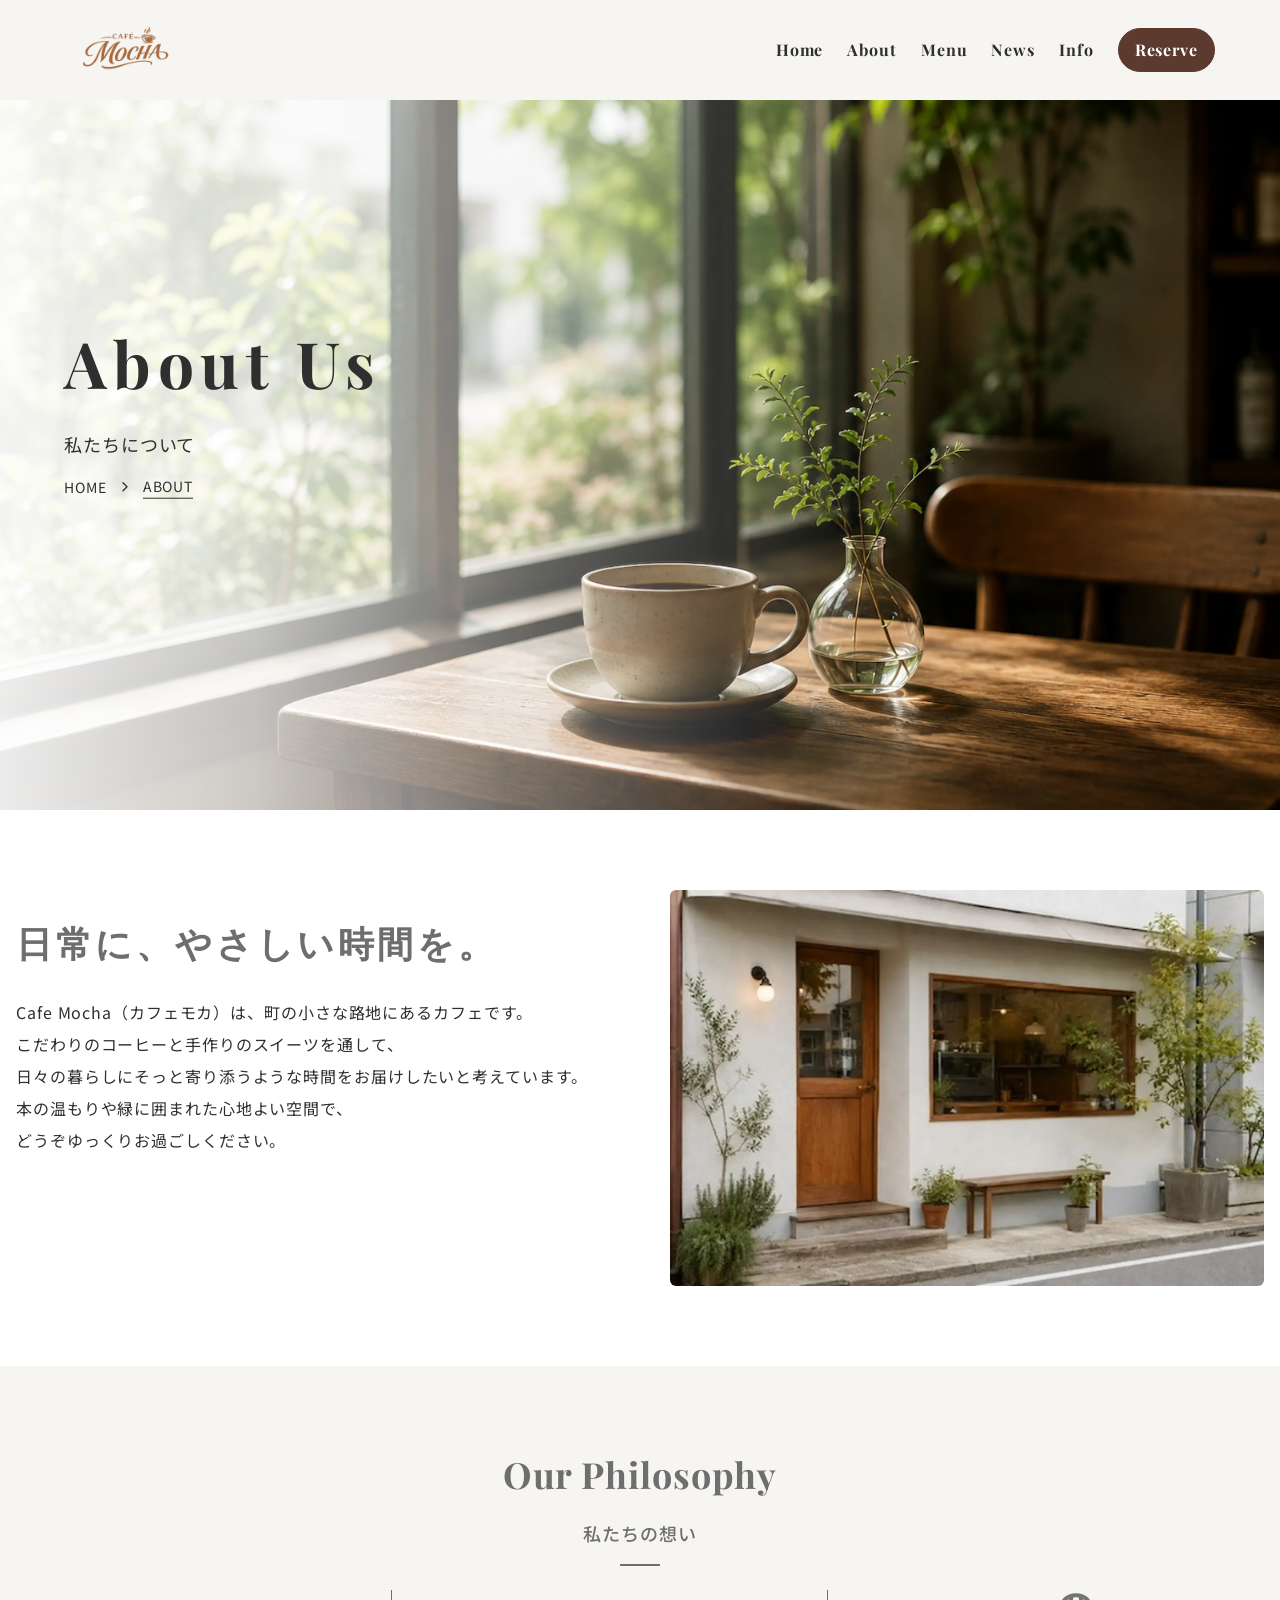
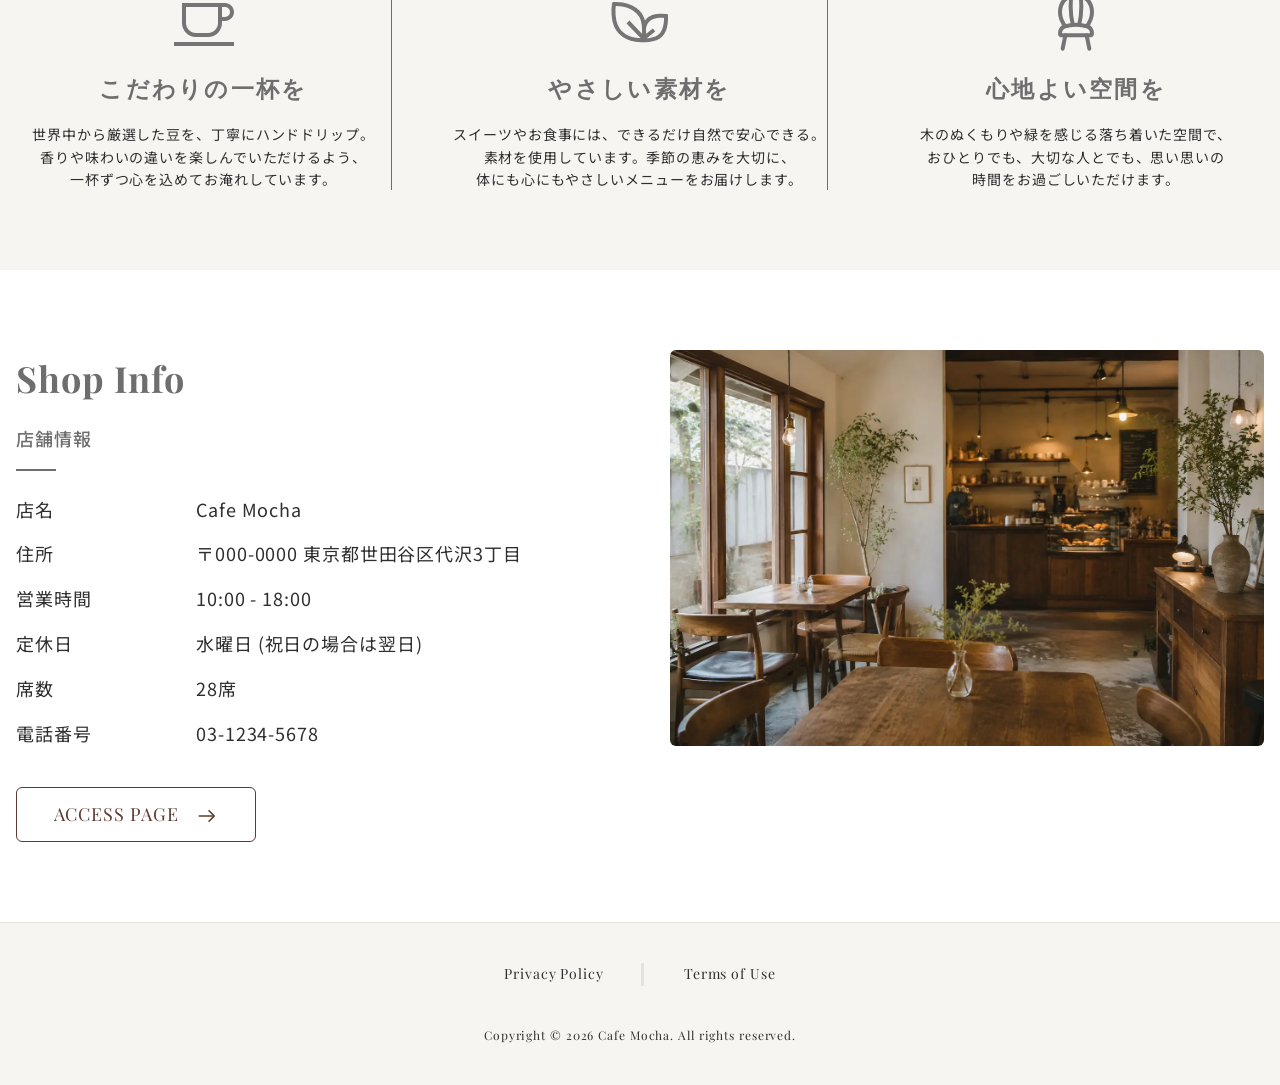
==== commit 5a46de7b: "Implemented info section" ====
--- a/about.html
+++ b/about.html
@@ -70,7 +70,7 @@
                             <a href="news.html" class="l-header-menu-nav-link">News</a>
                         </li>
                         <li class="l-header-menu-nav-item">
-                            <a href="access.html" class="l-header-menu-nav-link">Access</a>
+                            <a href="access.html" class="l-header-menu-nav-link">Info</a>
                         </li>
                         <li class="l-header-menu-nav-item">
                             <a href="contact.html" class="l-header-menu-nav-link l-header-menu-nav-link--reserve">Reserve</a>
--- a/assets/css/style.css
+++ b/assets/css/style.css
@@ -294,7 +294,7 @@
   padding: 12px 24px;
   border-radius: 6px;
   font-family: var(--font-family-en);
-  width: 230px;
+  width: 240px;
   display: -webkit-box;
   display: -ms-flexbox;
   display: flex;
@@ -335,6 +335,11 @@
   margin-top: 2px;
   -webkit-transition: background-color 0.3s;
   transition: background-color 0.3s;
+}
+@media screen and (min-width: 768px) {
+  .c-button--large {
+    width: 300px;
+  }
 }
 .c-button--white {
   color: var(--color-font-base);
@@ -2926,4 +2931,103 @@
 
 .news-sidebar-list {
   padding-left: var(--space-lg);
-}+}
+
+/*!
+page > info > info-access
+------------------------------
+*/
+.info-access {
+  display: grid;
+  grid-template-columns: 1fr;
+  gap: var(--space-lg);
+  overflow: hidden;
+}
+@media screen and (min-width: 768px) {
+  .info-access {
+    grid-template-columns: 1fr 800px;
+    gap: var(--space-xxl);
+  }
+}
+
+.info-access-content {
+  display: -webkit-box;
+  display: -ms-flexbox;
+  display: flex;
+  -webkit-box-orient: vertical;
+  -webkit-box-direction: normal;
+      -ms-flex-direction: column;
+          flex-direction: column;
+  gap: var(--space-lg);
+}
+@media screen and (min-width: 768px) {
+  .info-access-content {
+    gap: var(--space-xl);
+  }
+}
+
+.info-access-address span {
+  display: block;
+}
+
+.info-access-train {
+  display: -webkit-box;
+  display: -ms-flexbox;
+  display: flex;
+  -webkit-box-align: end;
+      -ms-flex-align: end;
+          align-items: flex-end;
+  gap: var(--space-sm);
+}
+.info-access-train::before {
+  content: "";
+  margin-right: var(--space-sm);
+  background-image: url(../../../../assets/img/info/icon_train.svg);
+  background-size: cover;
+  background-position: center;
+  width: 24px;
+  aspect-ratio: 1/1;
+  display: block;
+}
+
+.info-access-parking {
+  display: grid;
+  grid-template-columns: 24px 1fr;
+  gap: var(--space-sm) var(--space-md);
+  line-height: 1;
+}
+.info-access-parking::before {
+  content: "";
+  margin-right: var(--space-sm);
+  background-image: url(../../../../assets/img/info/icon_car.svg);
+  background-size: cover;
+  background-position: center;
+  width: 24px;
+  aspect-ratio: 1/1;
+}
+.info-access-parking span {
+  grid-column: 2/3;
+}
+
+.info-access-img img {
+  border-radius: 6px;
+  width: 100%;
+  height: 300px;
+  -o-object-fit: cover;
+     object-fit: cover;
+}
+@media screen and (min-width: 768px) {
+  .info-access-img img {
+    margin-top: var(--space-xxl);
+    height: 450px;
+  }
+}
+
+/*!
+page > info > info-sns
+------------------------------
+*/
+/*!
+page > info > info-reserve
+------------------------------
+*/
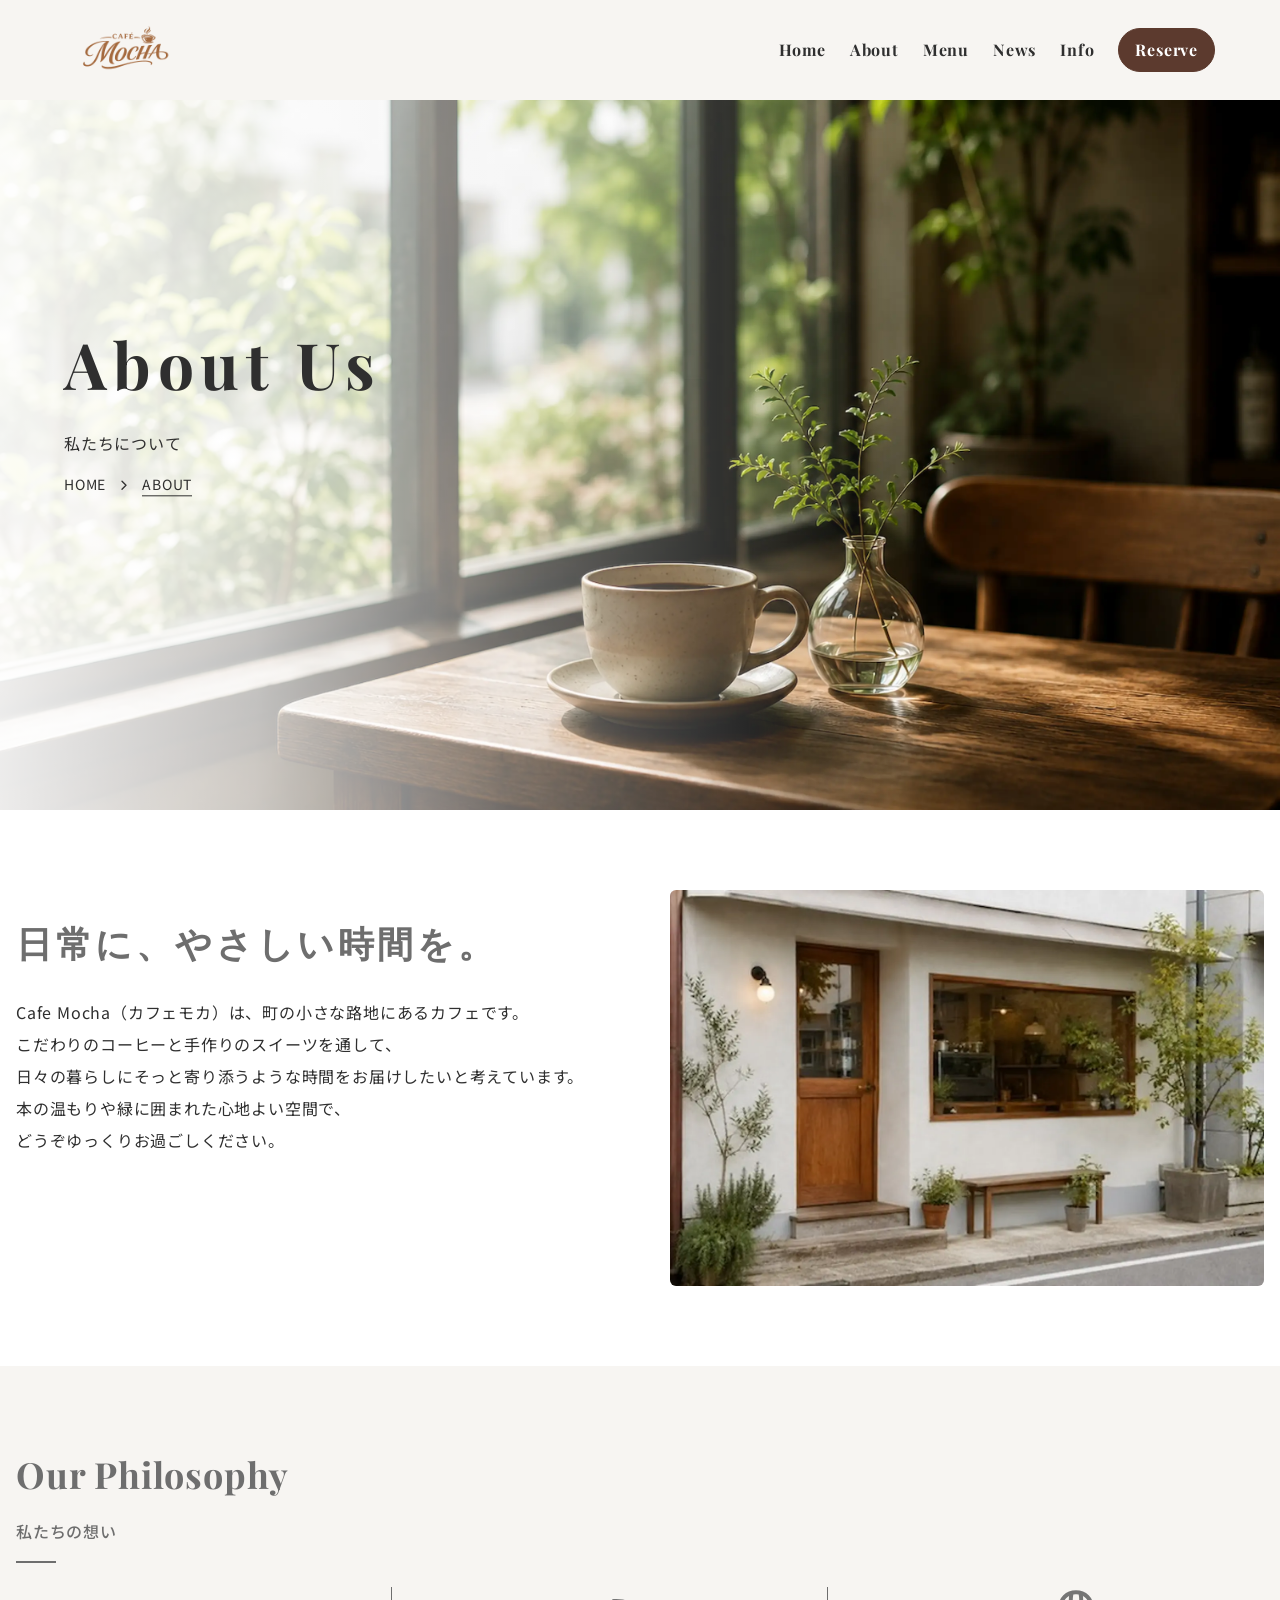
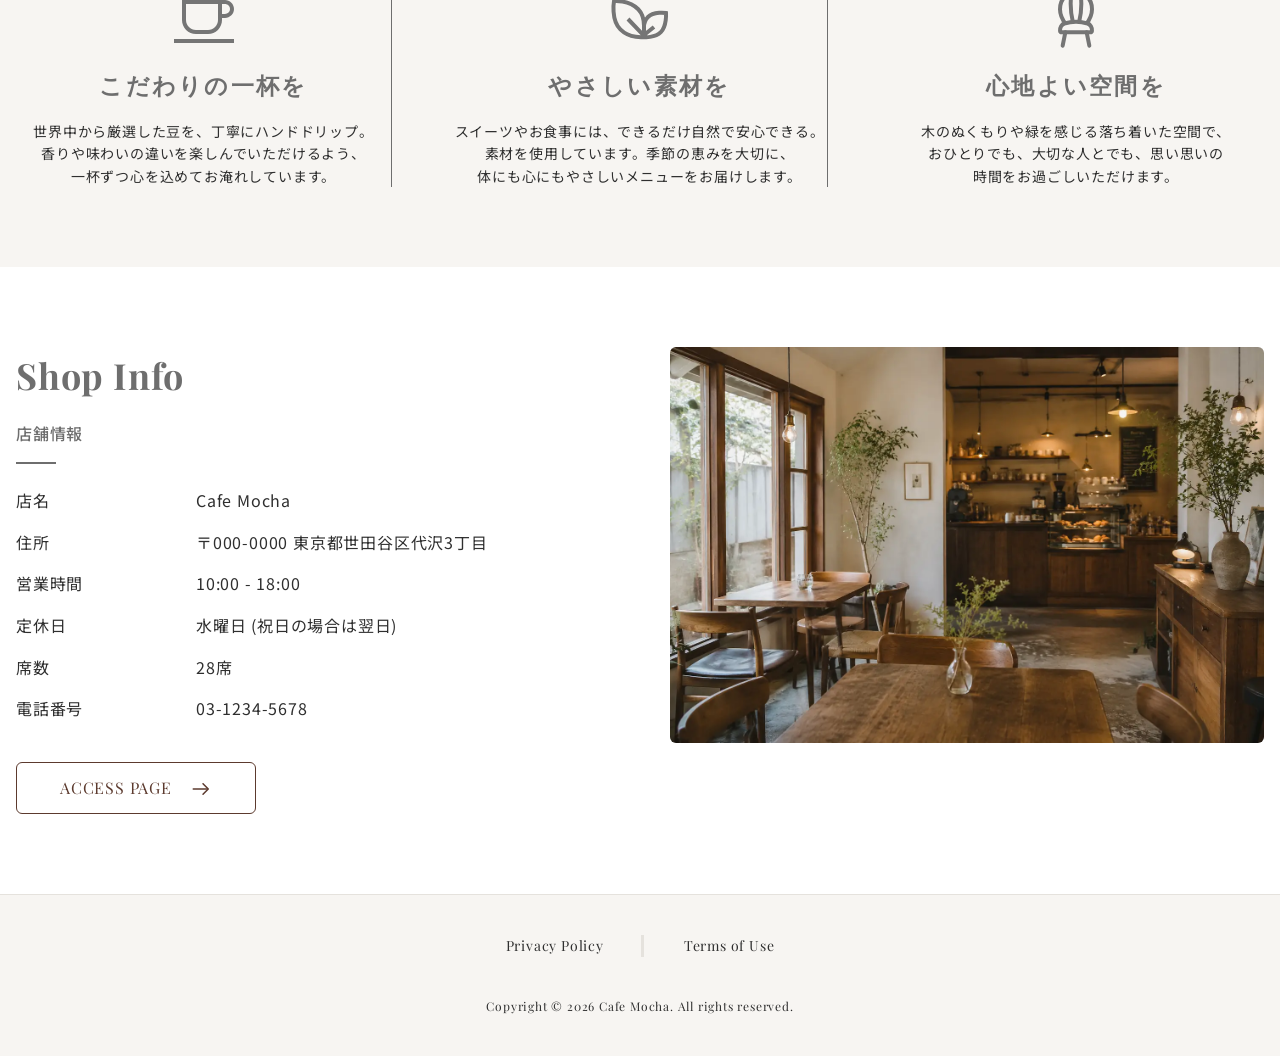
==== commit c36836b9: "Implemented contact section" ====
--- a/about.html
+++ b/about.html
@@ -53,16 +53,16 @@
                             <button class="l-header-menu-nav-link l-accordion-trigger js-accordion-trigger l-header-menu-nav-link--sp" type="button">Menu</button>
                             <ul class="l-accordion-list js-accordion-list">
                                 <li class="l-accordion-item">
-                                    <a href="#">コーヒー</a>
-                                </li>
-                                <li class="l-accordion-item">
-                                    <a href="#">スイーツ</a>
-                                </li>
-                                <li class="l-accordion-item">
-                                    <a href="#">フード</a>
-                                </li>
-                                <li class="l-accordion-item">
-                                    <a href="#">ドリンク</a>
+                                    <a href="menu.html#coffee">コーヒー</a>
+                                </li>
+                                <li class="l-accordion-item">
+                                    <a href="menu.html#dessert">スイーツ</a>
+                                </li>
+                                <li class="l-accordion-item">
+                                    <a href="menu.html#food">フード</a>
+                                </li>
+                                <li class="l-accordion-item">
+                                    <a href="menu.html#drink">ドリンク</a>
                                 </li>
                             </ul>
                         </li>
--- a/assets/css/style.css
+++ b/assets/css/style.css
@@ -197,11 +197,6 @@
   font-size: 1rem;
   color: var(--color-text-base);
   font-family: var(--font-family-base);
-}
-@media screen and (min-width: 768px) {
-  body {
-    font-size: 1.125rem;
-  }
 }
 
 /*!
@@ -338,8 +333,14 @@
 }
 @media screen and (min-width: 768px) {
   .c-button--large {
-    width: 300px;
-  }
+    width: auto;
+  }
+}
+.c-button--info::before {
+  content: "";
+  display: block;
+  width: 24px;
+  aspect-ratio: 1/1;
 }
 .c-button--white {
   color: var(--color-font-base);
@@ -498,6 +499,15 @@
 }
 .c-title-section-wrap--center::after {
   margin-inline: auto;
+}
+@media screen and (min-width: 768px) {
+  .c-title-section-wrap--center {
+    text-align: left;
+    margin: 0;
+  }
+  .c-title-section-wrap--center::after {
+    margin: 0;
+  }
 }
 .c-title-section-wrap::after {
   content: "";
@@ -560,25 +570,25 @@
   width: 100%;
   padding: 12px 8px;
   border-radius: 8px;
-  background-color: var(--color-gray-light);
+  background-color: var(--color-bg-main);
 }
 .c-form-text::-webkit-input-placeholder {
-  color: var(--color-gray);
+  color: var(--color-text-light);
 }
 .c-form-text::-moz-placeholder {
-  color: var(--color-gray);
+  color: var(--color-text-light);
 }
 .c-form-text:-ms-input-placeholder {
-  color: var(--color-gray);
+  color: var(--color-text-light);
 }
 .c-form-text::-ms-input-placeholder {
-  color: var(--color-gray);
+  color: var(--color-text-light);
 }
 .c-form-text::placeholder {
-  color: var(--color-gray);
+  color: var(--color-text-light);
 }
 .c-form-text:focus {
-  outline: 1px solid var(--color-gray);
+  outline: 1px solid var(--color-secondary);
 }
 
 .c-form-textarea {
@@ -2946,7 +2956,7 @@
 @media screen and (min-width: 768px) {
   .info-access {
     grid-template-columns: 1fr 800px;
-    gap: var(--space-xxl);
+    gap: var(--space-xxxxl);
   }
 }
 
@@ -3027,7 +3037,522 @@
 page > info > info-sns
 ------------------------------
 */
+.info-sns {
+  display: grid;
+  grid-template-columns: 1fr;
+  gap: var(--space-lg);
+  overflow: hidden;
+  padding-inline: var(--space-md);
+  background-color: var(--color-bg-main);
+}
+@media screen and (min-width: 768px) {
+  .info-sns {
+    grid-template-columns: 1fr 1000px;
+    gap: var(--space-xl);
+  }
+}
+
+.info-sns-content {
+  display: -webkit-box;
+  display: -ms-flexbox;
+  display: flex;
+  -webkit-box-orient: vertical;
+  -webkit-box-direction: normal;
+      -ms-flex-direction: column;
+          flex-direction: column;
+  gap: var(--space-lg);
+}
+@media screen and (min-width: 768px) {
+  .info-sns-content {
+    padding-left: var(--space-xl);
+  }
+}
+
+.info-sns-text span {
+  display: block;
+}
+
+@media screen and (min-width: 768px) {
+  .info-sns-list {
+    margin-top: 50px;
+  }
+}
+
+.info-sns-item-img {
+  height: 250px;
+}
+.info-sns-item-img img {
+  width: 100%;
+  height: 100%;
+  -o-object-fit: cover;
+     object-fit: cover;
+  border-radius: 6px;
+}
+
 /*!
 page > info > info-reserve
 ------------------------------
-*/+*/
+.info-reserve {
+  display: grid;
+  grid-template-columns: 1fr;
+  gap: var(--space-xl);
+}
+@media screen and (min-width: 768px) {
+  .info-reserve {
+    grid-template-columns: 300px 1fr;
+    gap: var(--space-xxl) 0;
+  }
+}
+
+.info-reserve-content {
+  display: -webkit-box;
+  display: -ms-flexbox;
+  display: flex;
+  -webkit-box-orient: vertical;
+  -webkit-box-direction: normal;
+      -ms-flex-direction: column;
+          flex-direction: column;
+  gap: var(--space-lg);
+  text-align: center;
+}
+@media screen and (min-width: 768px) {
+  .info-reserve-content {
+    text-align: left;
+  }
+}
+
+.info-reserve-text {
+  font-size: 1rem;
+}
+.info-reserve-text span {
+  display: block;
+}
+
+.info-reserve-list {
+  display: grid;
+  grid-template-columns: 1fr;
+  gap: var(--space-lg);
+}
+@media screen and (min-width: 768px) {
+  .info-reserve-list {
+    grid-template-columns: repeat(3, 1fr);
+    gap: var(--space-lg);
+    margin-top: 50px;
+    margin-left: var(--space-xl);
+  }
+}
+
+.info-reserve-item {
+  text-align: center;
+  display: -webkit-box;
+  display: -ms-flexbox;
+  display: flex;
+  -webkit-box-orient: vertical;
+  -webkit-box-direction: normal;
+      -ms-flex-direction: column;
+          flex-direction: column;
+  gap: var(--space-md);
+}
+@media screen and (min-width: 768px) {
+  .info-reserve-item {
+    border-right: 1px solid var(--color-border);
+    padding-right: var(--space-md);
+  }
+  .info-reserve-item:first-child {
+    border-left: 1px solid var(--color-border);
+    padding-left: var(--space-md);
+  }
+}
+
+.info-reserve-item-img {
+  width: 50px;
+  aspect-ratio: 1/1;
+  margin-inline: auto;
+}
+
+.info-reserve-item-content {
+  display: -webkit-box;
+  display: -ms-flexbox;
+  display: flex;
+  -webkit-box-orient: vertical;
+  -webkit-box-direction: normal;
+      -ms-flex-direction: column;
+          flex-direction: column;
+  gap: var(--space-md);
+}
+
+.info-reserve-item-text {
+  font-size: 0.875rem;
+}
+
+.info-reserve-btn {
+  width: 300px;
+  margin-inline: auto;
+}
+@media screen and (min-width: 768px) {
+  .info-reserve-btn {
+    grid-column: 2/2;
+    width: 480px;
+    margin-inline: 0;
+    margin-left: var(--space-xl);
+  }
+}
+
+/*!
+page > contact > contact-info
+------------------------------
+*/
+.contact-wrap {
+  display: grid;
+  grid-template-columns: 1fr;
+  gap: var(--space-lg);
+}
+@media screen and (min-width: 768px) {
+  .contact-wrap {
+    grid-template-columns: 40% 1fr;
+  }
+}
+
+.contact-content {
+  padding-inline: var(--space-md);
+}
+@media screen and (min-width: 768px) {
+  .contact-content {
+    border-right: 1px solid var(--color-border);
+    padding-inline: var(--space-xl);
+  }
+}
+
+.contact-content-head {
+  border-bottom: 1px solid var(--color-border);
+  padding-bottom: var(--space-lg);
+}
+
+.contact-content-head-title {
+  font-size: 1.25rem;
+  font-weight: bold;
+  letter-spacing: 0.1em;
+}
+.contact-content-head-title::after {
+  content: "";
+  display: block;
+  width: 40px;
+  height: 1px;
+  background-color: var(--color-text-base);
+  margin-top: var(--space-md);
+}
+
+.contact-content-head-text {
+  font-size: 1rem;
+  margin-top: var(--space-md);
+}
+.contact-content-head-text span {
+  display: block;
+}
+
+.contact-content-body {
+  padding-block: var(--space-lg);
+  display: -webkit-box;
+  display: -ms-flexbox;
+  display: flex;
+  -webkit-box-orient: vertical;
+  -webkit-box-direction: normal;
+      -ms-flex-direction: column;
+          flex-direction: column;
+  gap: var(--space-md);
+}
+@media screen and (min-width: 768px) {
+  .contact-content-body {
+    gap: var(--space-xl);
+  }
+}
+
+.contact-content-body-hours,
+.contact-content-body-address,
+.contact-content-body-tel,
+.contact-content-body-email {
+  display: grid;
+  grid-template-columns: 40px 1fr;
+  gap: var(--space-sm) var(--space-md);
+}
+.contact-content-body-hours::before,
+.contact-content-body-address::before,
+.contact-content-body-tel::before,
+.contact-content-body-email::before {
+  content: "";
+  display: block;
+  width: 40px;
+  aspect-ratio: 1/1;
+  background-size: cover;
+  background-position: center;
+}
+.contact-content-body-hours span,
+.contact-content-body-address span,
+.contact-content-body-tel span,
+.contact-content-body-email span {
+  display: block;
+}
+
+.contact-content-body-hours-title,
+.contact-content-body-address-title,
+.contact-content-body-tel-title,
+.contact-content-body-email-title {
+  font-weight: bold;
+}
+
+.contact-content-body-hours-text,
+.contact-content-body-address-text,
+.contact-content-body-tel-text,
+.contact-content-body-email-text {
+  grid-column: 2/3;
+  line-height: 1.8;
+}
+
+.contact-content-body-hours::before {
+  background-image: url(../../../../assets/img/info/icon-watch.svg);
+}
+
+.contact-content-body-address::before {
+  background-image: url(../../../../assets/img/info/icon_map.svg);
+}
+
+.contact-content-body-tel::before {
+  background-image: url(../../../../assets/img/info/icon_phone.svg);
+}
+
+.contact-content-body-email::before {
+  background-image: url(../../../../assets/img/info/icon_mail.svg);
+}
+
+.contact-content-body-info {
+  border: 1px solid var(--color-border);
+  padding: var(--space-lg);
+  display: grid;
+  grid-template-columns: repeat(2, 1fr);
+  gap: var(--space-lg);
+}
+
+.contact-content-body-info-img img {
+  border-radius: 6px;
+  height: 130px;
+  -o-object-fit: cover;
+     object-fit: cover;
+}
+
+.contact-content-body-info-content-title {
+  font-size: 0.875rem;
+}
+
+.contact-content-body-info-content-text {
+  font-size: 0.875rem;
+  margin-top: var(--space-md);
+}
+
+/*!
+page > contact > contact-form
+------------------------------
+*/
+.top-contact-form {
+  padding-inline: var(--space-md);
+  margin-top: 40px;
+  display: grid;
+  grid-template-columns: 1fr;
+  gap: 24px;
+}
+@media screen and (min-width: 768px) {
+  .top-contact-form {
+    margin-top: 60px;
+    gap: 32px;
+    grid-template-columns: auto 1fr;
+    padding-inline: 200px;
+  }
+}
+
+.top-contact-form-item {
+  display: grid;
+  grid-template-columns: 1fr;
+  gap: 6px;
+}
+@media screen and (min-width: 768px) {
+  .top-contact-form-item {
+    grid-template-columns: subgrid;
+    grid-column: -1/1;
+    -webkit-box-align: start;
+        -ms-flex-align: start;
+            align-items: start;
+    gap: 0 64px;
+  }
+}
+
+.top-contact-form-item-label {
+  display: -webkit-box;
+  display: -ms-flexbox;
+  display: flex;
+  -webkit-box-pack: justify;
+      -ms-flex-pack: justify;
+          justify-content: space-between;
+  -webkit-box-align: center;
+      -ms-flex-align: center;
+          align-items: center;
+}
+@media screen and (min-width: 768px) {
+  .top-contact-form-item-label {
+    -webkit-box-pack: start;
+        -ms-flex-pack: start;
+            justify-content: flex-start;
+    gap: 8px;
+    margin-top: 14px;
+  }
+}
+
+.top-contact-form-button {
+  margin-inline: auto;
+  margin-top: 16px;
+}
+@media screen and (min-width: 768px) {
+  .top-contact-form-button {
+    grid-column: 1/3;
+  }
+}
+
+.contact-form-button-link {
+  width: 220px;
+  height: 54px;
+  padding: 8px 16px;
+  background-color: var(--color-navy);
+  color: var(--color-white);
+  font-size: 16px;
+  font-weight: bold;
+  border-radius: 6px;
+  border: 1px solid var(--color-text-light);
+  -webkit-transition: color 0.3s, background-color 0.3s;
+  transition: color 0.3s, background-color 0.3s;
+}
+@media (any-hover: hover) {
+  .contact-form-button-link:hover {
+    background-color: var(--color-white);
+    color: var(--color-navy);
+  }
+}
+
+.top-contact-form-item--privacy {
+  margin-inline: auto;
+}
+@media screen and (min-width: 768px) {
+  .top-contact-form-item--privacy {
+    grid-column: 1/3;
+  }
+}
+
+.checkbox-label {
+  display: -webkit-box;
+  display: -ms-flexbox;
+  display: flex;
+  -webkit-box-align: center;
+      -ms-flex-align: center;
+          align-items: center;
+  gap: 10px;
+  cursor: pointer;
+  -webkit-user-select: none;
+     -moz-user-select: none;
+      -ms-user-select: none;
+          user-select: none;
+}
+
+.checkbox-input {
+  position: absolute;
+  opacity: 0;
+  width: 0;
+  height: 0;
+}
+
+.checkbox-custom {
+  width: 20px;
+  height: 20px;
+  border: 2px solid #999;
+  border-radius: 4px;
+  background: #fff;
+  -ms-flex-negative: 0;
+      flex-shrink: 0;
+  -webkit-transition: border-color 0.2s, background 0.2s;
+  transition: border-color 0.2s, background 0.2s;
+  position: relative;
+}
+
+.checkbox-custom::after {
+  content: "";
+  position: absolute;
+  top: 2px;
+  left: 6px;
+  width: 5px;
+  height: 10px;
+  border: 2px solid #fff;
+  border-top: none;
+  border-left: none;
+  -webkit-transform: rotate(45deg);
+          transform: rotate(45deg);
+  opacity: 0;
+  -webkit-transition: opacity 0.15s;
+  transition: opacity 0.15s;
+}
+
+.checkbox-input:checked + .checkbox-custom {
+  background: #4a90e2;
+  border-color: #4a90e2;
+}
+
+.checkbox-input:checked + .checkbox-custom::after {
+  opacity: 1;
+}
+
+.checkbox-input:focus-visible + .checkbox-custom {
+  outline: 2px solid #4a90e2;
+  outline-offset: 2px;
+}
+
+.checkbox-label:hover .checkbox-custom {
+  border-color: #4a90e2;
+}
+
+.checkbox-text {
+  font-size: 14px;
+  color: #333;
+}
+
+.checkbox-text a {
+  color: #4a90e2;
+  text-decoration: underline;
+}
+
+.error-message {
+  display: block;
+  color: #e53e3e;
+  font-size: 12px;
+  margin-top: 4px;
+}
+
+input.is-error,
+textarea.is-error {
+  border-color: #e53e3e;
+  outline-color: #e53e3e;
+}
+
+.hidden {
+  position: absolute;
+  left: -9999px;
+}
+
+.top-contact-form-recaptcha-wrapper {
+  display: -webkit-box;
+  display: -ms-flexbox;
+  display: flex;
+  -webkit-box-pack: center;
+      -ms-flex-pack: center;
+          justify-content: center;
+}
+@media screen and (min-width: 768px) {
+  .top-contact-form-recaptcha-wrapper {
+    grid-column: 1/3;
+  }
+}
